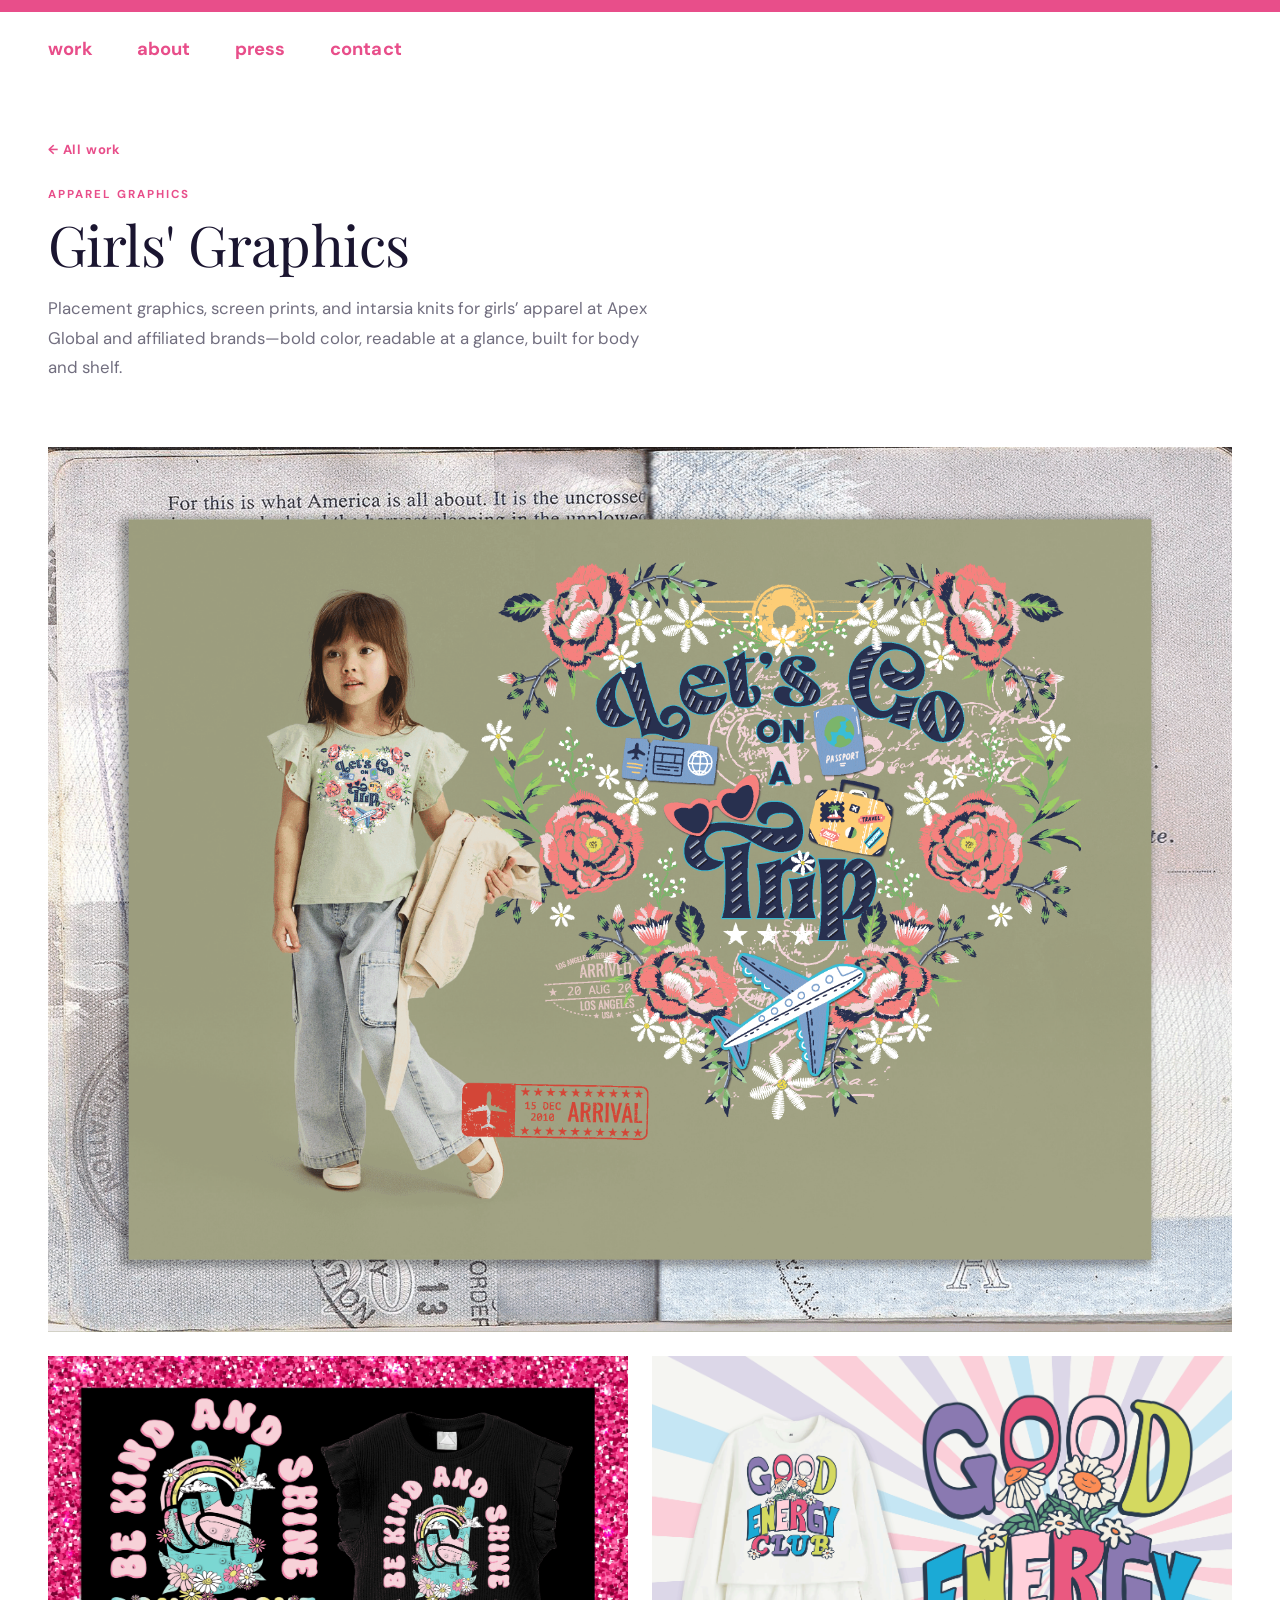
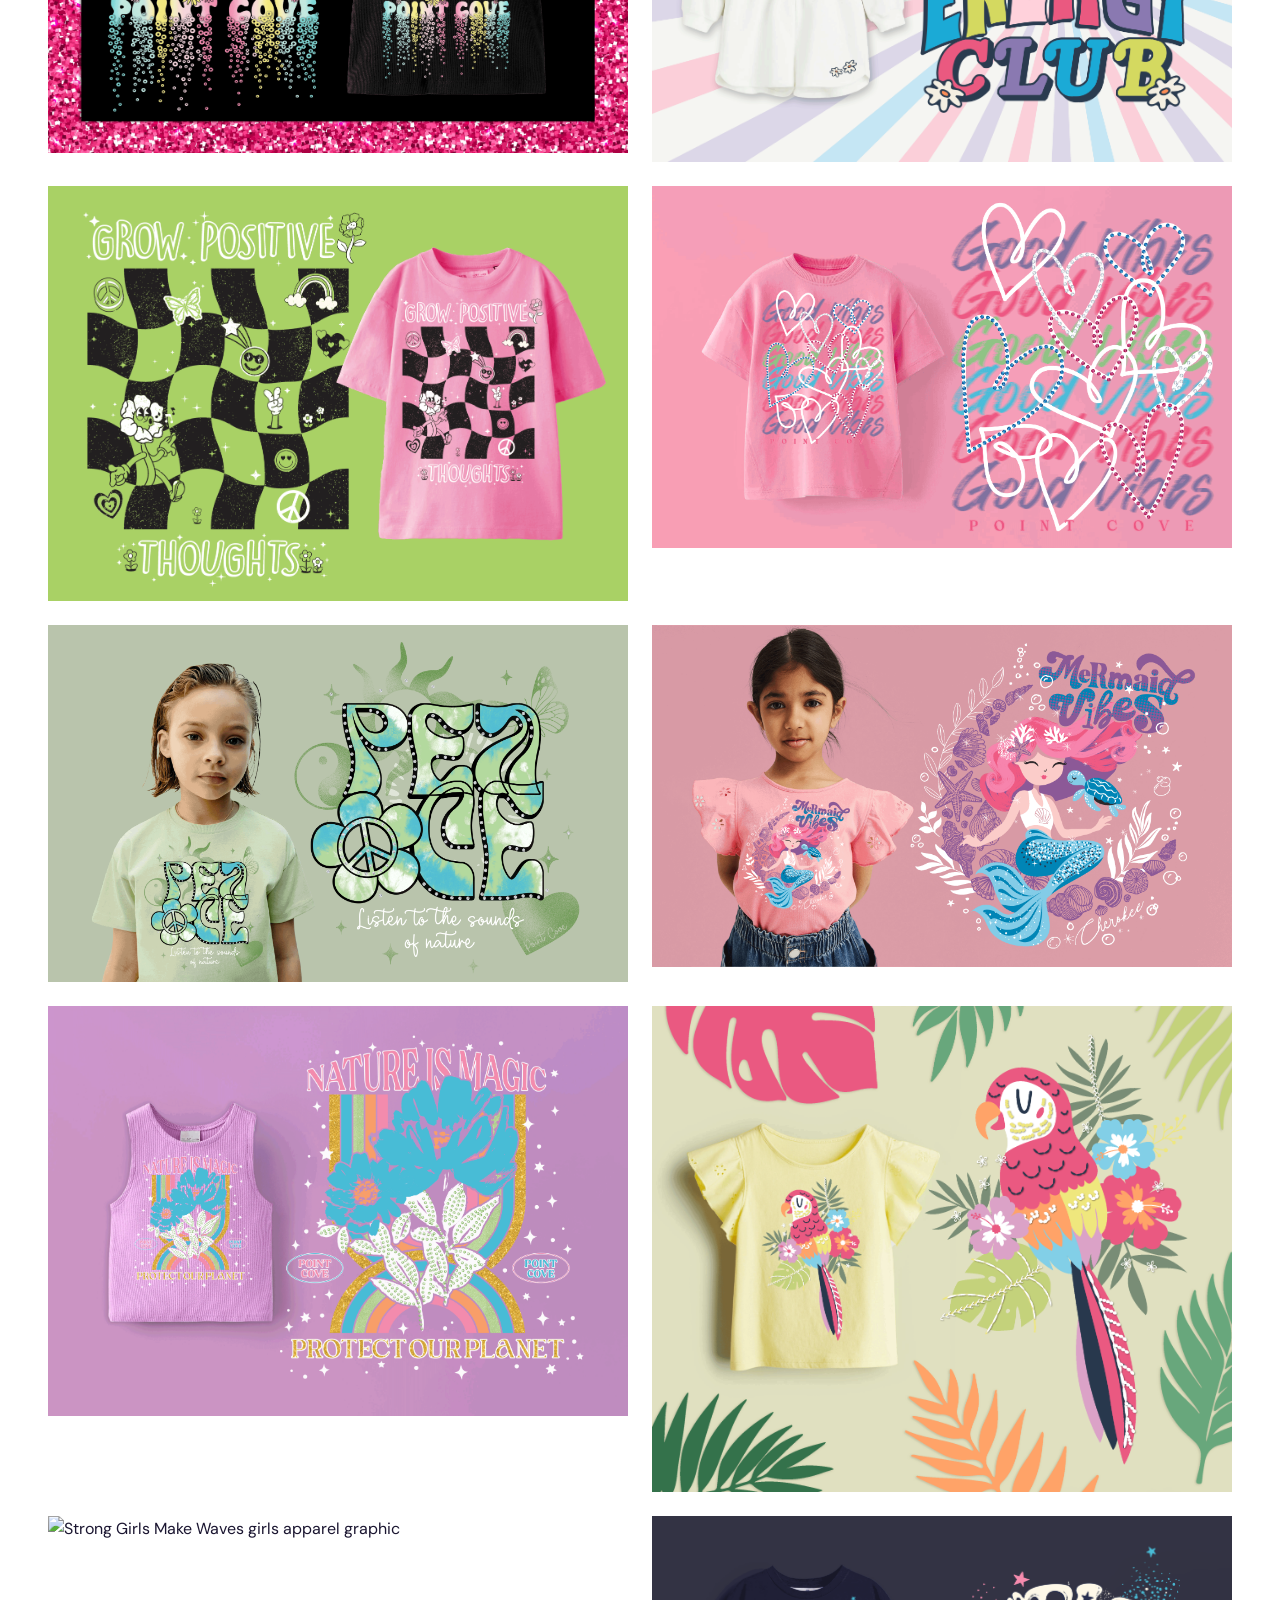
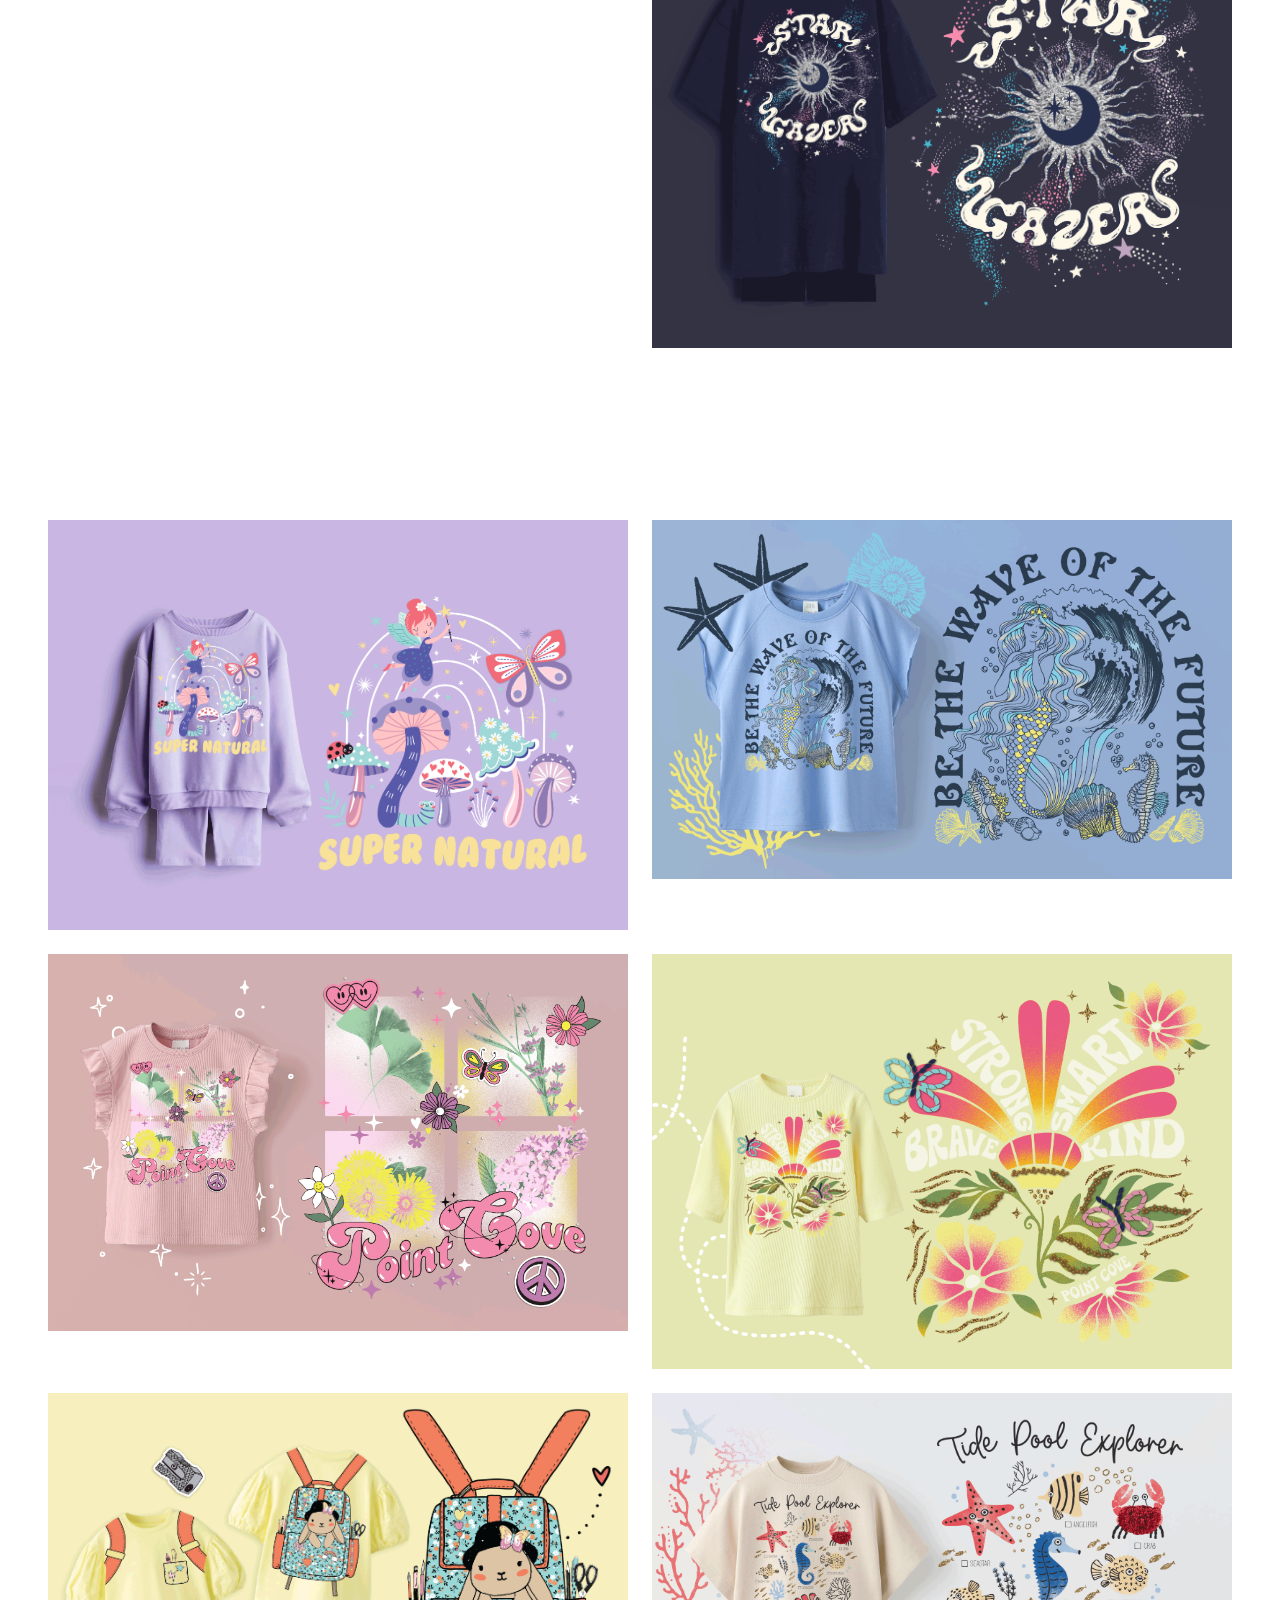
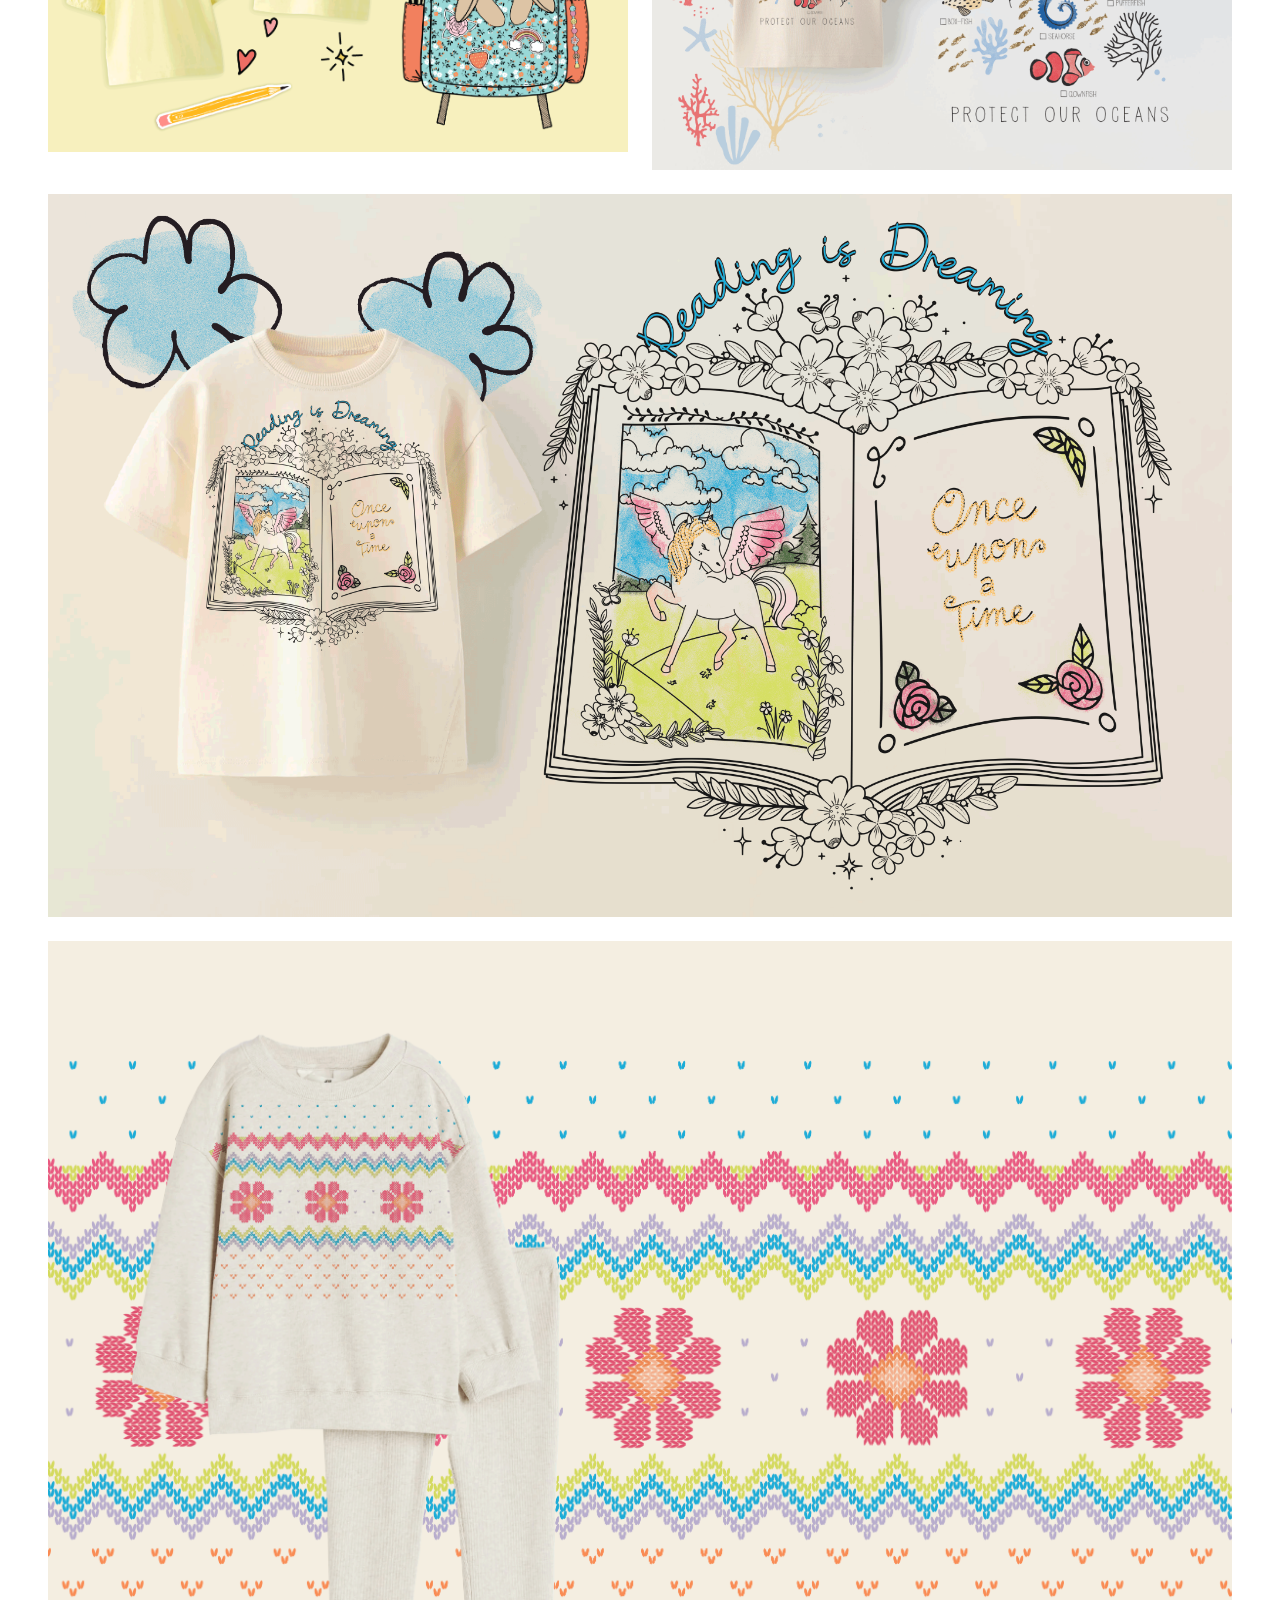
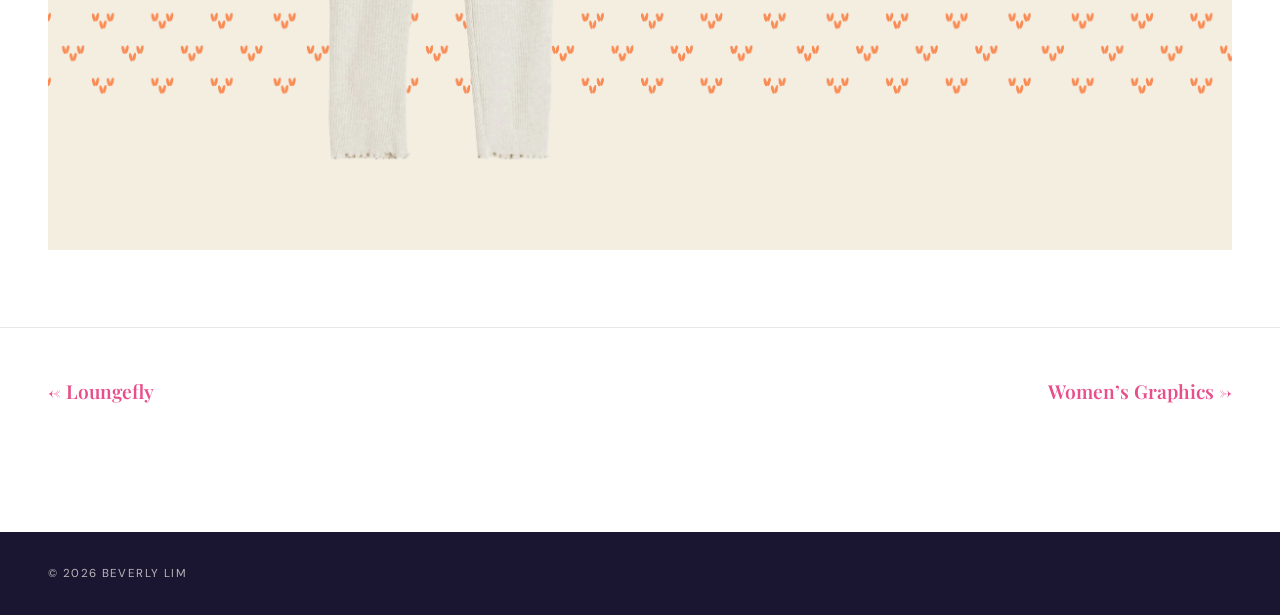
==== work/girls-graphics/index.html @ 702ef864 "Add custom editorial portfolio site with six work subpages. Replace Wix-linked work cards with local" ====
<!DOCTYPE html>
<html lang="en">
<head>
  <meta charset="UTF-8" />
  <meta name="viewport" content="width=device-width, initial-scale=1" />
  <title>Girls' Graphics &mdash; Beverly Lim</title>
  <meta name="description" content="Apparel graphics for girls' collections at Apex Global&mdash;placement prints, screen graphics, and intarsia knits for national retailers." />
  <link rel="preconnect" href="https://fonts.googleapis.com" />
  <link rel="preconnect" href="https://fonts.gstatic.com" crossorigin />
  <link href="https://fonts.googleapis.com/css2?family=Abril+Fatface&family=Cormorant+Garamond:ital,wght@0,300;0,400;0,500;1,400&family=DM+Sans:ital,opsz,wght@0,9..40,400;0,9..40,500;1,9..40,400&family=Playfair+Display:ital,wght@0,400;0,500;0,600;0,700;1,400&display=swap" rel="stylesheet" />
  <link rel="stylesheet" href="../../css/styles.css" />
</head>
<body class="project-page">

  <div class="checkered-border" aria-hidden="true"></div>

  <nav class="nav" aria-label="Main">
    <button class="nav-toggle" aria-label="Open menu" aria-expanded="false">
      <span></span><span></span><span></span>
    </button>
    <ul class="nav-links">
      <li><a href="../../index.html#work">work</a></li>
      <li><a href="../../index.html#about">about</a></li>
      <li><a href="../../index.html#press">press</a></li>
      <li><a href="../../index.html#contact">contact</a></li>
    </ul>
  </nav>

  <article class="project">
    <header class="project-header container">
      <a class="project-back" href="../../index.html#work">&larr; All work</a>
      <p class="project-cat">Apparel Graphics</p>
      <h1 class="project-title">Girls' Graphics</h1>
      <p class="project-intro">Placement graphics, screen prints, and intarsia knits for girls&rsquo; apparel at Apex Global and affiliated brands&mdash;bold color, readable at a glance, built for body and shelf.</p>
    </header>

    <div class="project-gallery container">
      <figure class="project-figure project-figure--wide">
        <img src="../../assets/work/girls-graphics/LETS-GO-ON-A-TRIP_V2_ANIMATION.gif" alt="Let's Go on a Trip girls apparel graphic" width="1200" height="1200" loading="eager" />
      </figure>

      <figure class="project-figure">
        <img src="../../assets/work/girls-graphics/BE-KIND-AND-SHINE-V2.gif" alt="Be Kind and Shine girls apparel graphic" width="1200" height="1200" loading="lazy" />
      </figure>
      <figure class="project-figure">
        <img src="../../assets/work/girls-graphics/GOOD-ENERGY-CLUB_V2_ANIMATION.gif" alt="Good Energy Club girls apparel graphic" width="1200" height="1200" loading="lazy" />
      </figure>

      <figure class="project-figure">
        <img src="../../assets/work/girls-graphics/GROW-POSITIVE_ANIMATION.gif" alt="Grow Positive girls apparel graphic" width="1200" height="1200" loading="lazy" />
      </figure>
      <figure class="project-figure">
        <img src="../../assets/work/girls-graphics/good-vibes.gif" alt="Good Vibes girls apparel graphic" width="1200" height="1200" loading="lazy" />
      </figure>

      <figure class="project-figure">
        <img src="../../assets/work/girls-graphics/LISTEN-TO-THE-SOUNDS-OF-NATURE_V2_ANIMATION.gif" alt="Listen to the Sounds of Nature girls apparel graphic" width="1200" height="1200" loading="lazy" />
      </figure>
      <figure class="project-figure">
        <img src="../../assets/work/girls-graphics/MERMAID-VIBES_V2_ANIMATION.gif" alt="Mermaid Vibes girls apparel graphic" width="1200" height="1200" loading="lazy" />
      </figure>

      <figure class="project-figure">
        <img src="../../assets/work/girls-graphics/NATURE-IS-MAGIC_V2_ANIMATION.gif" alt="Nature is Magic girls apparel graphic" width="1200" height="1200" loading="lazy" />
      </figure>
      <figure class="project-figure">
        <img src="../../assets/work/girls-graphics/PARROT_V2_ANIMATION.gif" alt="Parrot girls apparel graphic" width="1200" height="1200" loading="lazy" />
      </figure>

      <figure class="project-figure">
        <img src="../../assets/work/girls-graphics/STRONG-GIRLS-MAKE-WAVES_V2_ANIMATION.gif" alt="Strong Girls Make Waves girls apparel graphic" width="1200" height="1200" loading="lazy" />
      </figure>
      <figure class="project-figure">
        <img src="../../assets/work/girls-graphics/STAR-GAZERS_v2_ANIMATION.gif" alt="Star Gazers girls apparel graphic" width="1200" height="1200" loading="lazy" />
      </figure>

      <figure class="project-figure">
        <img src="../../assets/work/girls-graphics/SUPERNATURAL_V2_ANIMATION.gif" alt="Supernatural girls apparel graphic" width="1200" height="1200" loading="lazy" />
      </figure>
      <figure class="project-figure">
        <img src="../../assets/work/girls-graphics/WAVE-OF-THE-FUTURE_V2_ANIMATION.gif" alt="Wave of the Future girls apparel graphic" width="1200" height="1200" loading="lazy" />
      </figure>

      <figure class="project-figure">
        <img src="../../assets/work/girls-graphics/botanical-squares.gif" alt="Botanical squares girls apparel graphic" width="1200" height="1200" loading="lazy" />
      </figure>
      <figure class="project-figure">
        <img src="../../assets/work/girls-graphics/brave-strong-smart-kind.gif" alt="Brave Strong Smart Kind girls apparel graphic" width="1200" height="1200" loading="lazy" />
      </figure>

      <figure class="project-figure">
        <img src="../../assets/work/girls-graphics/bunny-backpack.gif" alt="Bunny backpack girls apparel graphic" width="1200" height="1200" loading="lazy" />
      </figure>
      <figure class="project-figure">
        <img src="../../assets/work/girls-graphics/tide-pool-explorer.gif" alt="Tide Pool Explorer girls apparel graphic" width="1200" height="1200" loading="lazy" />
      </figure>

      <figure class="project-figure project-figure--wide">
        <img src="../../assets/work/girls-graphics/reading-is-dreaming.gif" alt="Reading is Dreaming girls apparel graphic" width="1200" height="1200" loading="lazy" />
      </figure>

      <figure class="project-figure project-figure--wide">
        <img src="../../assets/work/girls-graphics/flower-intarsia.gif" alt="Flower intarsia knit graphic for girls apparel" width="1200" height="1200" loading="lazy" />
      </figure>
    </div>

    <nav class="project-nav container" aria-label="Project navigation">
      <a class="project-nav-link" href="../loungefly/">&larr; Loungefly</a>
      <a class="project-nav-link project-nav-link--next" href="../womens-graphics/">Women&rsquo;s Graphics &rarr;</a>
    </nav>
  </article>

  <footer class="footer">
    <span>&copy; <span id="year"></span> Beverly Lim</span>
  </footer>

  <script src="../../js/main.js"></script>
</body>
</html>
---- css/styles.css ----
/* Beverly Lim ? Editorial Portfolio */

:root {
  --cream: #faf6f0;
  --fuchsia: #e84e8a;
  --rose: #c0547a;
  --navy: #1a1530;
  --navy-soft: #2a2348;
  --ink: #1a1530;
  --muted: rgba(26, 21, 48, 0.62);
  --muted-on-navy: rgba(250, 246, 240, 0.72);
  --font-serif: "Playfair Display", Georgia, serif;
  --font-sub: "Cormorant Garamond", Georgia, serif;
  --font-body: "DM Sans", system-ui, sans-serif;
  --font-display: "Abril Fatface", Georgia, serif;
  --ease: cubic-bezier(0.22, 1, 0.36, 1);
}

*,
*::before,
*::after {
  box-sizing: border-box;
  margin: 0;
  padding: 0;
}

html {
  scroll-behavior: smooth;
}

body {
  background: var(--cream);
  color: var(--ink);
  font-family: var(--font-body);
  font-weight: 400;
  font-size: 16px;
  line-height: 1.65;
  overflow-x: hidden;
  -webkit-font-smoothing: antialiased;
}

img {
  display: block;
  max-width: 100%;
}

a {
  color: inherit;
  text-decoration: none;
}

button {
  font: inherit;
  border: none;
  background: none;
  cursor: pointer;
}

/* ?? Checkered border ?? */

.checkered-border {
  height: 12px;
  width: 100%;
  background-color: var(--cream);
  background-image:
    linear-gradient(90deg, var(--fuchsia) 50%, transparent 50%),
    linear-gradient(90deg, var(--fuchsia) 50%, transparent 50%),
    linear-gradient(0deg, var(--fuchsia) 50%, transparent 50%),
    linear-gradient(0deg, var(--fuchsia) 50%, transparent 50%);
  background-size: 14px 14px;
  background-position: 0 0, 7px 7px, 7px 0, 0 7px;
}

/* ?? Nav ?? */

.nav {
  display: flex;
  align-items: center;
  justify-content: flex-start;
  padding: 1.35rem clamp(1.25rem, 4vw, 3rem) 1rem;
  background: var(--cream);
}

.nav-links {
  display: flex;
  flex-wrap: wrap;
  gap: clamp(1.25rem, 3.5vw, 2.75rem);
  list-style: none;
}

.nav-links a {
  font-size: clamp(0.95rem, 1.8vw, 1.15rem);
  font-weight: 700;
  letter-spacing: 0.01em;
  color: var(--fuchsia);
  transition: color 0.25s var(--ease);
}

.nav-links a:hover,
.nav-links a:focus-visible {
  color: var(--navy);
}

.nav-toggle {
  display: none;
  width: 28px;
  height: 20px;
  flex-direction: column;
  justify-content: space-between;
}

.nav-toggle span {
  display: block;
  height: 2px;
  background: var(--navy);
  transition: transform 0.3s var(--ease), opacity 0.3s;
}

/* ?? Hero ?? */

.hero {
  padding: 0 clamp(0.75rem, 2vw, 1.25rem) clamp(1.5rem, 4vw, 2.5rem);
}

.hero-visual {
  position: relative;
  width: 100%;
  margin-inline: auto;
  padding-bottom: clamp(2.25rem, 7.5vw, 4.75rem);
}

.hero-image-wrap {
  position: relative;
  width: min(86%, 960px);
  margin-inline: auto;
  aspect-ratio: 2.35 / 1;
  overflow: visible;
}

.hero-image-clip {
  position: absolute;
  inset: 0;
  border-radius: 999px;
  overflow: hidden;
  background: rgba(232, 78, 138, 0.08);
}

.hero-image-clip img {
  width: 100%;
  height: 100%;
  object-fit: cover;
  object-position: center calc(59% + 44px);
  transform: scale(1.2);
  transform-origin: center center;
}

.hero-name {
  --text-overlap: 27%;
  position: absolute;
  left: 50%;
  bottom: 0;
  transform: translate(-50%, calc(100% - var(--text-overlap)));
  font-family: var(--font-display);
  font-size: clamp(2.8rem, 11vw, 6.5rem);
  font-weight: 400;
  font-style: italic;
  line-height: 0.92;
  letter-spacing: 0.02em;
  color: var(--fuchsia);
  text-shadow: 0 3px 0 rgba(26, 21, 48, 0.12);
  white-space: nowrap;
  pointer-events: none;
  z-index: 2;
}

/* ?? Marquee ?? */

.marquee {
  background: var(--navy);
  overflow: hidden;
  padding: 0.85rem 0;
  border-block: 1px solid rgba(250, 246, 240, 0.08);
}

.marquee-track {
  display: flex;
  width: max-content;
  animation: marquee 48s linear infinite;
}

.marquee-track:hover {
  animation-play-state: paused;
}

.marquee-content {
  display: flex;
  align-items: center;
  gap: 2.5rem;
  padding-right: 2.5rem;
  white-space: nowrap;
}

.marquee-item {
  font-size: 0.72rem;
  font-weight: 500;
  letter-spacing: 0.22em;
  text-transform: uppercase;
  color: var(--cream);
}

.marquee-dot {
  width: 6px;
  height: 6px;
  border-radius: 2px;
  background: var(--fuchsia);
  flex-shrink: 0;
}

@keyframes marquee {
  from {
    transform: translateX(0);
  }
  to {
    transform: translateX(-50%);
  }
}

/* ?? Section shared ?? */

.section-label {
  font-size: 0.68rem;
  font-weight: 500;
  letter-spacing: 0.28em;
  text-transform: uppercase;
  color: var(--rose);
  margin-bottom: 0.75rem;
}

.section-label--light {
  color: var(--fuchsia);
}

.section-title {
  font-family: var(--font-serif);
  font-size: clamp(2rem, 4.5vw, 3.25rem);
  font-weight: 400;
  line-height: 1.12;
  letter-spacing: -0.01em;
}

.section-title em {
  font-style: italic;
  color: var(--fuchsia);
}

.section-title--display {
  font-family: var(--font-body);
  font-size: clamp(2.8rem, 7vw, 4.5rem);
  font-weight: 900;
  font-style: italic;
  color: var(--fuchsia);
  letter-spacing: -0.01em;
  text-transform: lowercase;
}

.section-title--light {
  color: var(--cream);
}

.section-title--light em {
  color: var(--fuchsia);
}

.container {
  padding-inline: clamp(1.25rem, 4vw, 3rem);
}

/* ?? Work ?? */

.work {
  position: relative;
  z-index: 1;
  overflow: visible;
  padding-block: clamp(3rem, 6vw, 5rem);
}

.work-header {
  margin-bottom: clamp(2.5rem, 5vw, 4rem);
  max-width: 640px;
}

.work-list {
  display: flex;
  flex-direction: column;
  gap: clamp(2.5rem, 5vw, 4rem);
  padding-inline: clamp(1.25rem, 4vw, 3rem);
}

.work-card {
  display: flex;
  align-items: center;
  gap: clamp(1.25rem, 3vw, 2.5rem);
  max-width: 920px;
}

.work-card--left {
  align-self: flex-start;
}

.work-card--right {
  align-self: flex-end;
  flex-direction: row-reverse;
  margin-top: clamp(1rem, 3vw, 2rem);
  text-align: right;
}

.work-card-body {
  display: flex;
  flex-direction: column;
  gap: 0.5rem;
  flex: 1;
  min-width: 0;
  max-width: 36rem;
}

.work-card-circle {
  flex-shrink: 0;
  height: clamp(200px, 28vw, 300px);
  width: clamp(300px, 52vw, 480px);
  overflow: hidden;
  background: rgba(26, 21, 48, 0.04);
  box-shadow:
    0 6px 20px rgba(26, 21, 48, 0.12),
    0 20px 52px rgba(26, 21, 48, 0.2);
}

.work-card--left .work-card-circle {
  margin-left: calc(-1 * clamp(1.25rem, 4vw, 3rem));
  border-radius: 0 999px 999px 0;
}

.work-card--right .work-card-circle {
  margin-right: calc(-1 * clamp(1.25rem, 4vw, 3rem));
  border-radius: 999px 0 0 999px;
}

.work-card-circle img {
  width: 100%;
  height: 100%;
  object-fit: cover;
  transition: transform 0.7s var(--ease);
}

.work-card:hover .work-card-circle img,
.work-card:focus-within .work-card-circle img {
  transform: scale(1.05);
}

.work-card-desc {
  margin-top: 0.5rem;
  font-size: 0.95rem;
  line-height: 1.75;
  color: var(--muted);
}

.work-card-cat {
  font-size: 0.72rem;
  font-weight: 700;
  letter-spacing: 0.18em;
  text-transform: uppercase;
  color: var(--fuchsia);
}

.work-card-title {
  font-family: var(--font-sub);
  font-size: clamp(1.35rem, 2.5vw, 1.75rem);
  font-weight: 400;
  line-height: 1.25;
  transition: color 0.25s var(--ease);
}

.work-card:hover .work-card-title,
.work-card:focus-within .work-card-title {
  color: var(--fuchsia);
}

.work-card--inactive {
  cursor: default;
}

.work-card--inactive:hover .work-card-circle img,
.work-card--inactive:focus-within .work-card-circle img {
  transform: none;
}

.work-card--inactive:hover .work-card-title,
.work-card--inactive:focus-within .work-card-title {
  color: inherit;
}

/* ?? About ?? */

.about {
  position: relative;
  z-index: 2;
  background: var(--navy);
  color: var(--cream);
  overflow: hidden;
  padding-block: clamp(4.5rem, 9vw, 7rem);
}

.about-inner {
  display: grid;
  grid-template-columns: minmax(0, auto) minmax(0, 1.25fr) minmax(220px, 0.95fr);
  gap: clamp(2rem, 4vw, 3.5rem);
  align-items: start;
}

.about-portrait {
  width: clamp(300px, 38vw, 440px);
  aspect-ratio: 1;
  margin-left: calc(-1 * clamp(1.25rem, 4vw, 3rem) - clamp(52px, 11vw, 88px));
  flex-shrink: 0;
  overflow: hidden;
  border-radius: 50%;
  border: 5px solid var(--fuchsia);
  background-color: #c8b9a8;
  background-image: url('../assets/portrait.jpg');
  background-repeat: no-repeat;
  background-position: calc(50% + 30px) 28%;
  background-size: 88%;
}

.about-portrait img {
  width: 100%;
  height: 100%;
  opacity: 0;
}

.about-label {
  color: var(--cream);
  margin-bottom: 1rem;
}

.about-title {
  margin-bottom: 1.5rem;
  font-size: clamp(2.1rem, 4.6vw, 3.4rem);
  line-height: 1.08;
}

.about-title-accent {
  font-family: var(--font-display);
  font-style: italic;
  font-weight: 400;
  color: var(--fuchsia);
}

.about-copy > p:not(.section-label):not(.about-label) {
  color: rgba(250, 246, 240, 0.9);
  font-size: 1.02rem;
  line-height: 1.8;
  margin-bottom: 1.25rem;
}

.about-copy > p:not(.section-label):not(.about-label):last-child {
  margin-bottom: 0;
}

.about-credentials {
  list-style: none;
  display: flex;
  flex-direction: column;
  gap: 0;
  align-self: center;
}

.about-credentials li {
  padding-block: 1.35rem;
  border-bottom: 1px solid rgba(250, 246, 240, 0.14);
}

.about-credentials li:first-child {
  padding-top: 0;
}

.about-credentials strong {
  display: block;
  font-family: var(--font-serif);
  font-size: clamp(0.98rem, 1.5vw, 1.2rem);
  font-weight: 700;
  margin-bottom: 0.35rem;
  color: var(--fuchsia);
}

.about-credentials span {
  font-size: 0.92rem;
  line-height: 1.55;
  color: var(--muted-on-navy);
}

/* ?? Press ?? */

.press {
  padding-block: clamp(4rem, 8vw, 6.5rem);
}

.press-header {
  margin-bottom: clamp(2.5rem, 5vw, 3.5rem);
  max-width: 560px;
}

.press-intro {
  margin-top: 1rem;
  color: var(--muted);
}

.press-list {
  list-style: none;
  display: grid;
  gap: 0;
  border-top: 1px solid rgba(26, 21, 48, 0.1);
}

.press-item {
  display: grid;
  grid-template-columns: 120px 1fr;
  gap: clamp(1rem, 3vw, 2rem);
  padding-block: 1.75rem;
  border-bottom: 1px solid rgba(26, 21, 48, 0.1);
  align-items: baseline;
  transition: background 0.3s var(--ease);
}

.press-item:hover {
  background: rgba(232, 78, 138, 0.04);
}

.press-year {
  font-family: var(--font-sub);
  font-size: 1.35rem;
  font-weight: 300;
  color: var(--rose);
}

.press-title {
  font-family: var(--font-sub);
  font-size: clamp(1.2rem, 2vw, 1.5rem);
  font-weight: 500;
  margin-bottom: 0.35rem;
}

.press-desc {
  font-size: 0.95rem;
  color: var(--muted);
}

/* ?? Contact ?? */

.contact {
  padding-block: clamp(4rem, 8vw, 6.5rem);
  background: var(--cream);
  border-top: 1px solid rgba(26, 21, 48, 0.08);
}

.contact-inner {
  display: grid;
  grid-template-columns: 1fr 1fr;
  gap: clamp(2rem, 5vw, 4rem);
  align-items: end;
}

.contact-note {
  color: var(--muted);
  margin-top: 1.25rem;
  max-width: 42ch;
  line-height: 1.75;
}

.contact-email {
  display: inline-block;
  font-family: var(--font-serif);
  font-size: clamp(1.5rem, 3vw, 2.25rem);
  font-style: italic;
  color: var(--fuchsia);
  border-bottom: 2px solid rgba(232, 78, 138, 0.3);
  padding-bottom: 4px;
  transition: border-color 0.25s var(--ease);
}

.contact-email:hover,
.contact-email:focus-visible {
  border-color: var(--fuchsia);
}

.contact-location {
  font-size: 0.75rem;
  letter-spacing: 0.2em;
  text-transform: uppercase;
  color: var(--muted);
  text-align: right;
}

/* ?? Footer ?? */

.footer {
  background: var(--navy);
  color: var(--muted-on-navy);
  padding: 2rem clamp(1.25rem, 4vw, 3rem);
  display: flex;
  flex-wrap: wrap;
  justify-content: space-between;
  align-items: center;
  gap: 1rem;
  font-size: 0.72rem;
  letter-spacing: 0.12em;
  text-transform: uppercase;
}

.footer a {
  color: var(--cream);
  transition: color 0.25s var(--ease);
}

.footer a:hover,
.footer a:focus-visible {
  color: var(--fuchsia);
}

/* ?? Project pages ?? */

body.project-page {
  background: #fff;
}

body.project-page .nav {
  background: #fff;
}

.project {
  padding-bottom: clamp(3rem, 6vw, 5rem);
  background: #fff;
}

.project-header {
  padding-block: clamp(2rem, 5vw, 3.5rem) clamp(2.5rem, 5vw, 4rem);
  max-width: 720px;
}

.project-back {
  display: inline-block;
  margin-bottom: 1.5rem;
  font-size: 0.82rem;
  font-weight: 700;
  letter-spacing: 0.06em;
  color: var(--fuchsia);
  transition: color 0.25s var(--ease);
}

.project-back:hover,
.project-back:focus-visible {
  color: var(--navy);
}

.project-cat {
  font-size: 0.72rem;
  font-weight: 700;
  letter-spacing: 0.18em;
  text-transform: uppercase;
  color: var(--fuchsia);
  margin-bottom: 0.65rem;
}

.project-title {
  font-family: var(--font-serif);
  font-size: clamp(2.25rem, 5vw, 3.5rem);
  font-weight: 400;
  line-height: 1.08;
  letter-spacing: -0.01em;
  margin-bottom: 1.25rem;
}

.project-intro {
  font-size: 1.05rem;
  line-height: 1.75;
  color: var(--muted);
  max-width: 38rem;
}

.project-gallery {
  display: grid;
  grid-template-columns: repeat(2, minmax(0, 1fr));
  gap: clamp(1rem, 2vw, 1.5rem);
  padding-bottom: clamp(3rem, 6vw, 5rem);
}

.project-figure {
  margin: 0;
  overflow: hidden;
  background: #fff;
}

.project-figure--wide {
  grid-column: 1 / -1;
}

.project-figure img {
  width: 100%;
  height: auto;
}

.project-figure--apparel img {
  aspect-ratio: 4 / 5;
  object-fit: cover;
}

.project-nav {
  display: flex;
  justify-content: space-between;
  align-items: center;
  gap: 1.5rem;
  padding-block: clamp(2rem, 4vw, 3rem);
  border-top: 1px solid rgba(26, 21, 48, 0.1);
}

.project-nav-link {
  font-family: var(--font-serif);
  font-size: clamp(1rem, 1.8vw, 1.2rem);
  font-weight: 600;
  color: var(--fuchsia);
  transition: color 0.25s var(--ease);
}

.project-nav-link:hover,
.project-nav-link:focus-visible {
  color: var(--navy);
}

.project-nav-link--next {
  text-align: right;
}

.project-body {
  display: flex;
  flex-direction: column;
  gap: clamp(3rem, 6vw, 5rem);
  padding-bottom: clamp(3rem, 6vw, 5rem);
}

.project-section {
  display: flex;
  flex-direction: column;
  gap: clamp(1.5rem, 3vw, 2.25rem);
}

.project-section-copy {
  max-width: 42rem;
}

.project-section-title {
  font-family: var(--font-serif);
  font-size: clamp(1.45rem, 3vw, 2rem);
  font-weight: 600;
  line-height: 1.2;
  letter-spacing: -0.01em;
  margin-bottom: 1rem;
}

.project-section-text {
  font-size: 1.02rem;
  line-height: 1.75;
  color: var(--muted);
}

.project-section-text p + p {
  margin-top: 1rem;
}

.project-section-list {
  list-style: none;
  margin-top: 1.25rem;
  display: grid;
  gap: 0.85rem;
}

.project-section-list li {
  padding-left: 1.1rem;
  position: relative;
  font-size: 0.98rem;
  line-height: 1.65;
  color: var(--muted);
}

.project-section-list li::before {
  content: "";
  position: absolute;
  left: 0;
  top: 0.62em;
  width: 0.35rem;
  height: 0.35rem;
  border-radius: 50%;
  background: var(--fuchsia);
}

.project-section-list strong {
  display: block;
  color: var(--navy);
  font-weight: 600;
}

.project-hero {
  margin-bottom: clamp(0.5rem, 2vw, 1rem);
}

.project-section .project-gallery {
  padding-bottom: 0;
}

/* ?? Mobile nav ?? */

@media (max-width: 768px) {
  .nav {
    justify-content: space-between;
  }

  .hero-name {
    font-size: clamp(2rem, 14vw, 3.25rem);
    --text-overlap: 27%;
    transform: translate(-50%, calc(100% - var(--text-overlap)));
  }

  .nav-toggle {
    display: flex;
  }

  .nav-links {
    position: fixed;
    inset: 0 0 auto 0;
    top: 57px;
    flex-direction: column;
    background: var(--cream);
    padding: 2rem;
    gap: 1.5rem;
    transform: translateY(-120%);
    opacity: 0;
    pointer-events: none;
    transition: transform 0.4s var(--ease), opacity 0.4s;
    border-bottom: 1px solid rgba(26, 21, 48, 0.08);
  }

  .nav-links.is-open {
    transform: translateY(0);
    opacity: 1;
    pointer-events: auto;
  }

  .nav-toggle.is-open span:nth-child(1) {
    transform: translateY(9px) rotate(45deg);
  }

  .nav-toggle.is-open span:nth-child(2) {
    opacity: 0;
  }

  .nav-toggle.is-open span:nth-child(3) {
    transform: translateY(-9px) rotate(-45deg);
  }

  .work-card {
    flex-direction: column;
    align-items: flex-start;
    max-width: 100%;
  }

  .work-card--right {
    flex-direction: column;
    align-items: flex-end;
    align-self: flex-end;
    text-align: right;
    margin-top: 0;
  }

  .work-card-circle {
    height: clamp(180px, 40vw, 260px);
    width: clamp(260px, 78vw, 380px);
  }

  .work-card--left .work-card-circle {
    margin-left: calc(-1 * clamp(1.25rem, 4vw, 3rem));
    margin-right: 0;
  }

  .work-card--right .work-card-circle {
    margin-left: 0;
    margin-right: calc(-1 * clamp(1.25rem, 4vw, 3rem));
  }

  .work-card-body {
    max-width: 100%;
  }

  .about-inner {
    grid-template-columns: 1fr;
    gap: 2rem;
  }

  .about-portrait {
    width: min(72vw, 320px);
    margin-left: calc(-1 * clamp(1.25rem, 4vw, 3rem) - clamp(40px, 12vw, 72px));
    margin-bottom: 0.25rem;
  }

  .about-credentials {
    align-self: start;
  }

  .press-item {
    grid-template-columns: 1fr;
    gap: 0.35rem;
  }

  .contact-inner {
    grid-template-columns: 1fr;
  }

  .contact-location {
    text-align: left;
  }

  .project-gallery {
    grid-template-columns: 1fr;
  }

  .project-nav {
    flex-direction: column;
    align-items: flex-start;
  }

  .project-nav-link--next {
    text-align: left;
  }
}

@media (prefers-reduced-motion: reduce) {
  html {
    scroll-behavior: auto;
  }

  .marquee-track {
    animation: none;
  }

  .work-card-circle img {
    transition: none;
  }
}
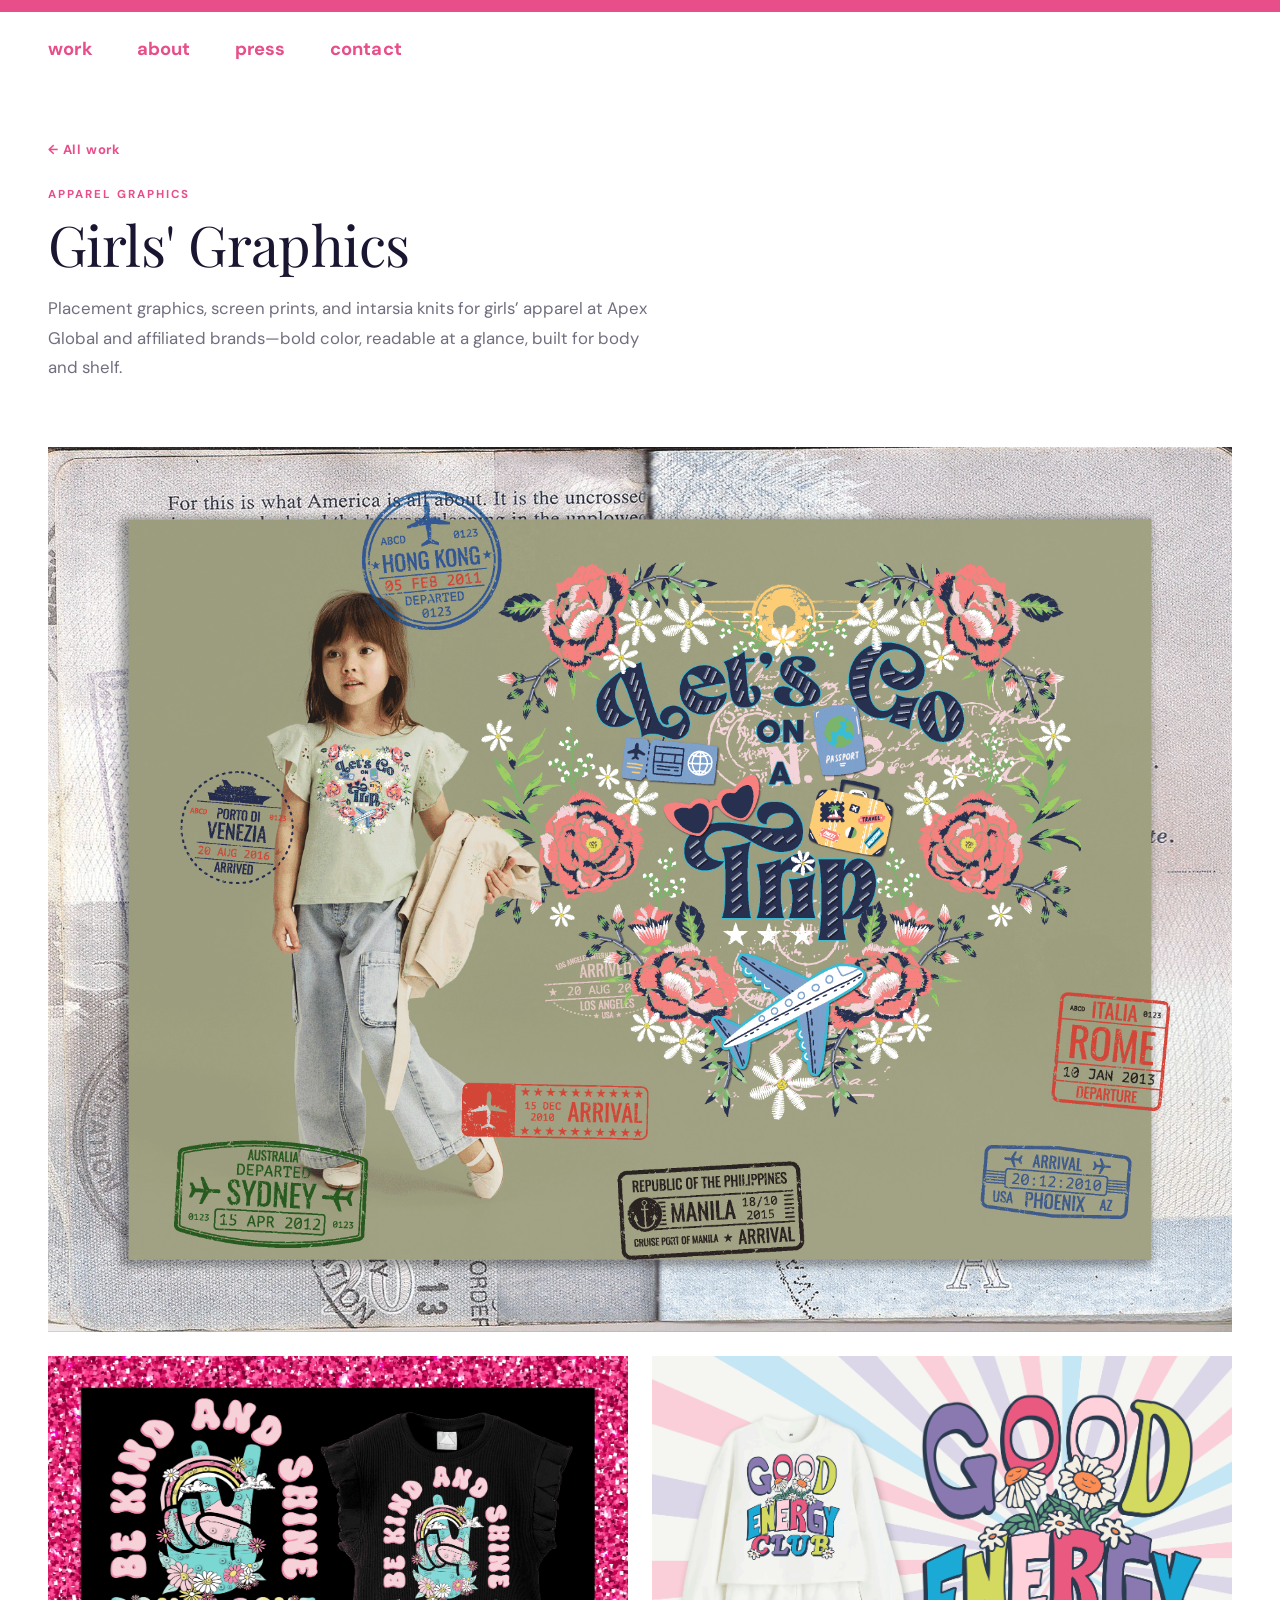
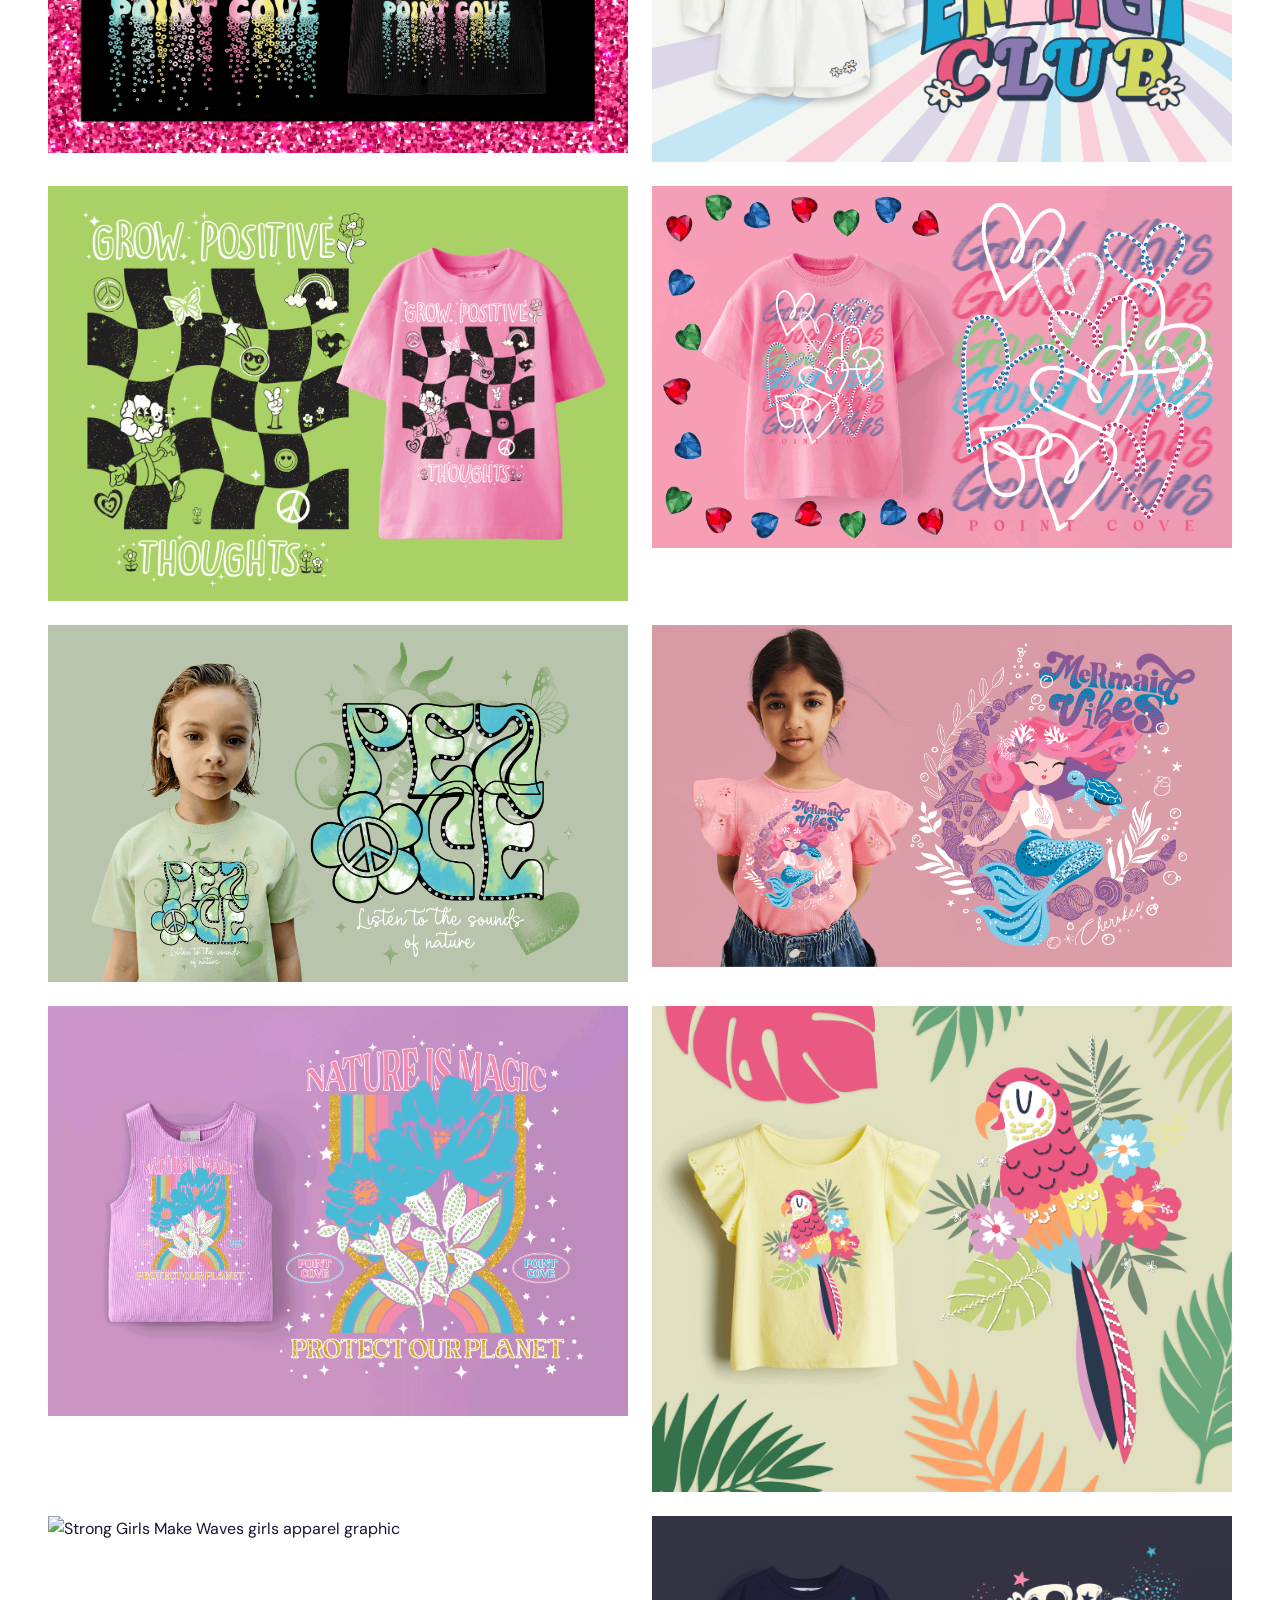
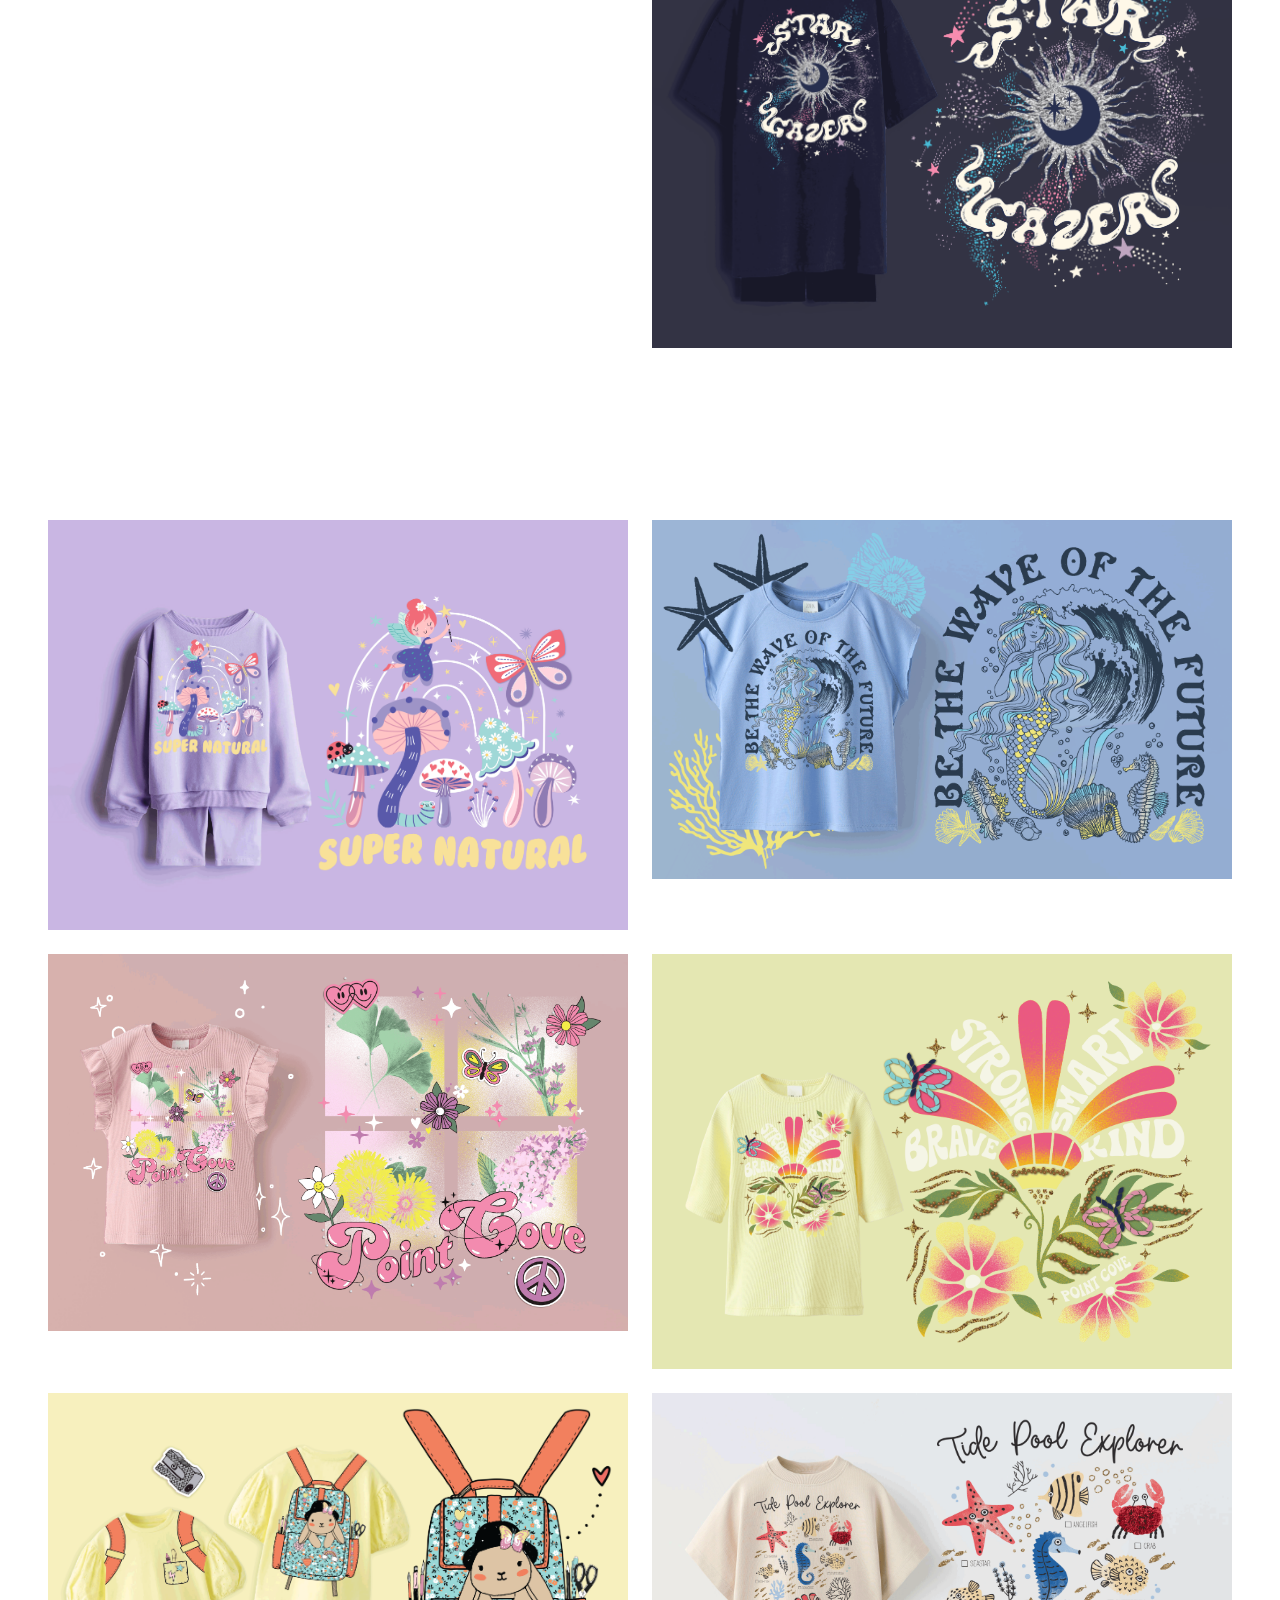
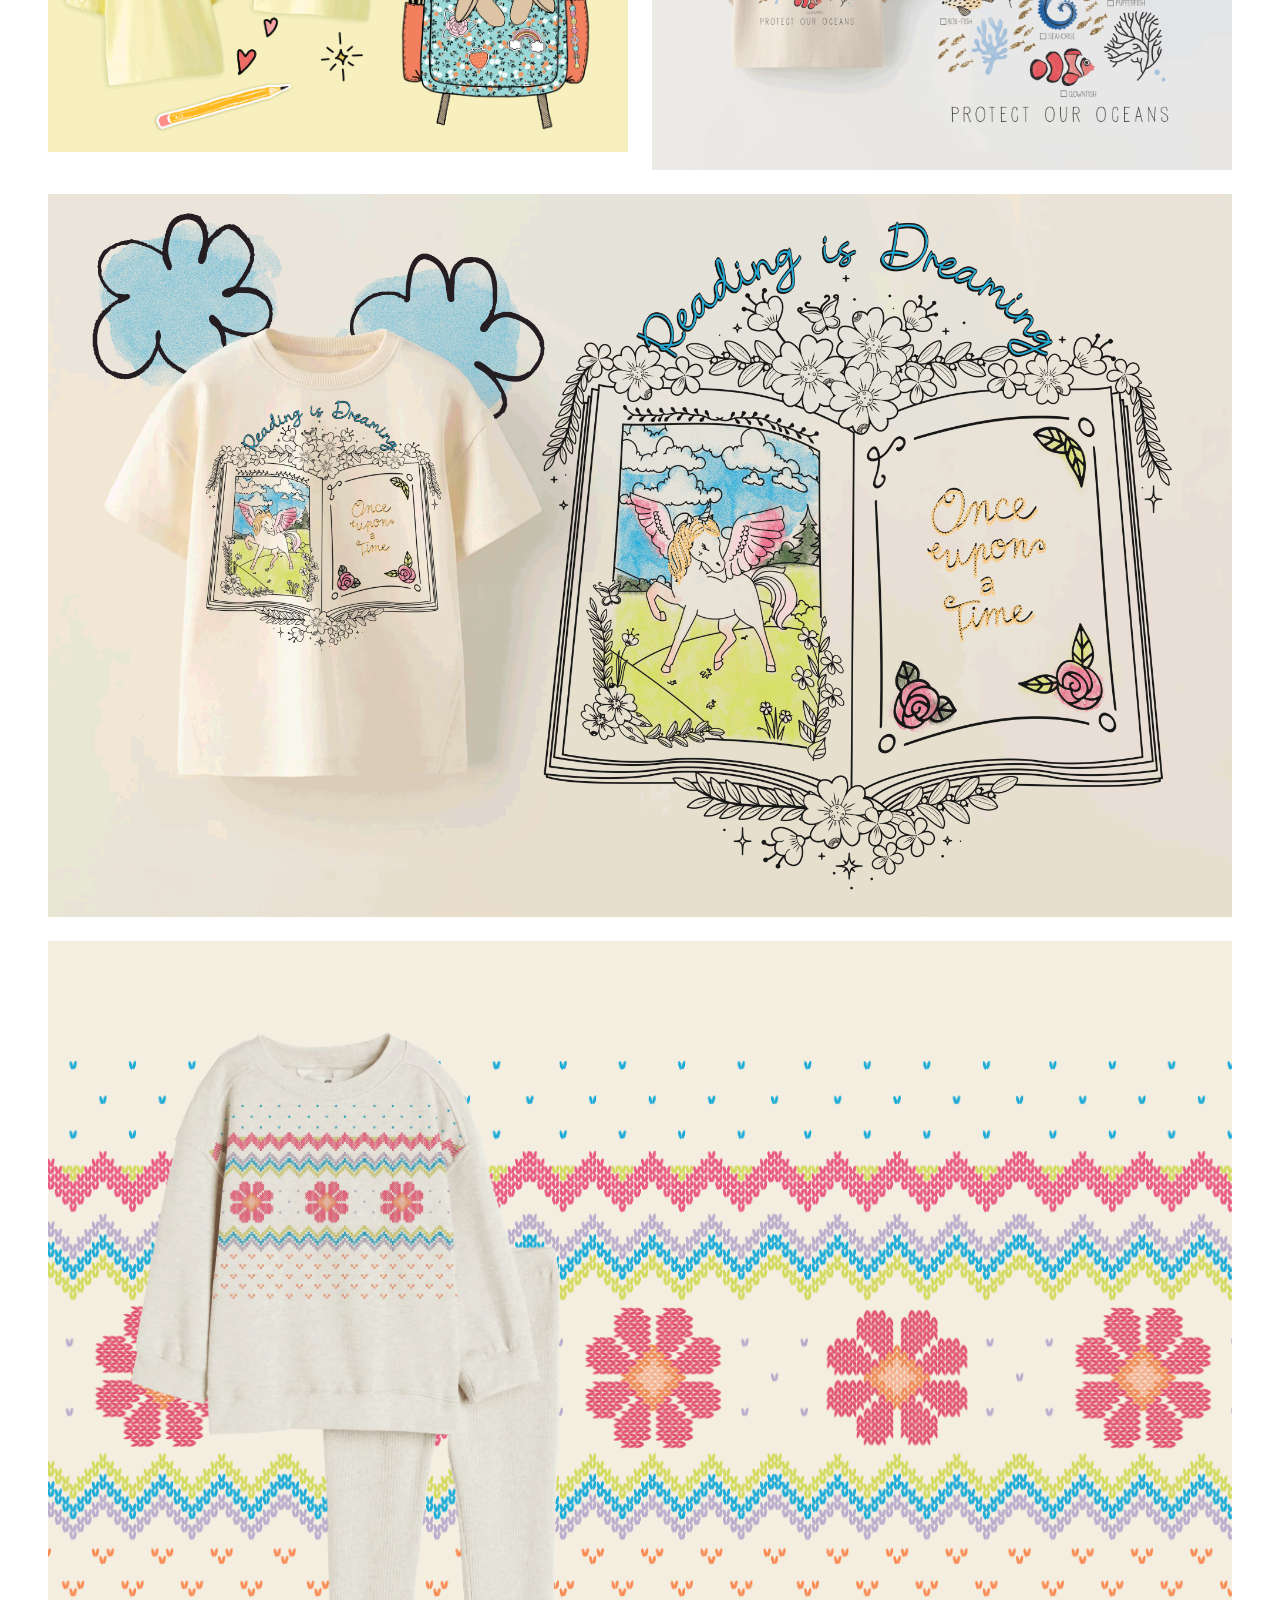
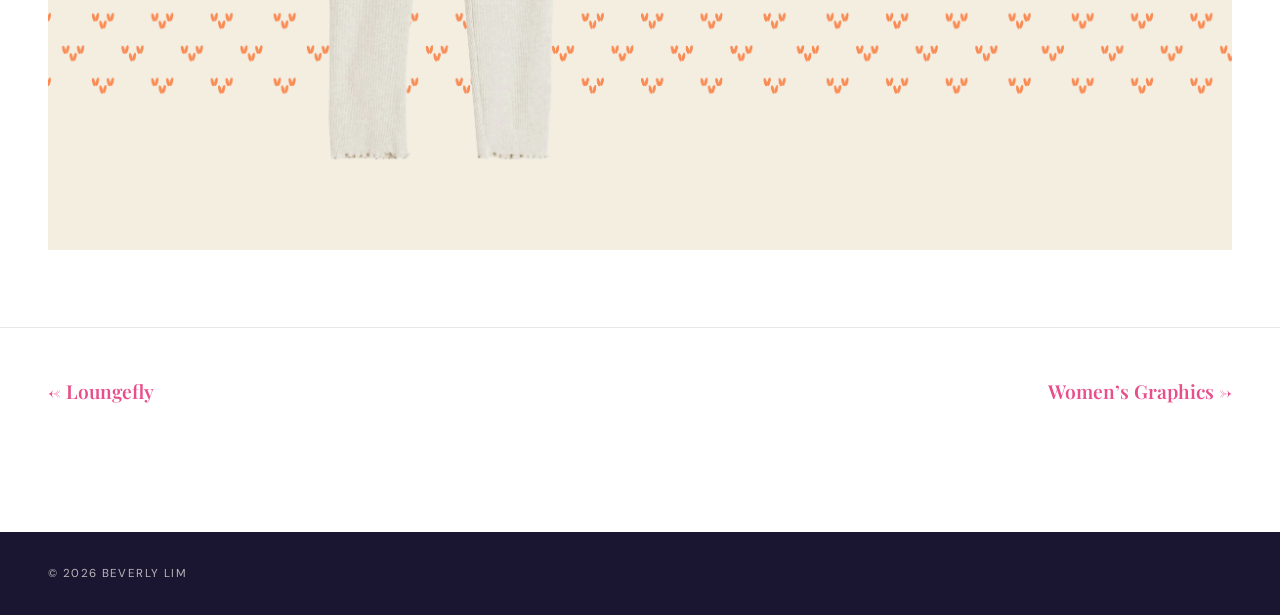
==== commit 005f52ff: "Add Loungefly product images, update README, normalize line endings - Add LOUNGEFLY PINS 07-14 to pr" ====
--- a/work/girls-graphics/index.html
+++ b/work/girls-graphics/index.html
@@ -1,119 +1,119 @@
-<!DOCTYPE html>
-<html lang="en">
-<head>
-  <meta charset="UTF-8" />
-  <meta name="viewport" content="width=device-width, initial-scale=1" />
-  <title>Girls' Graphics &mdash; Beverly Lim</title>
-  <meta name="description" content="Apparel graphics for girls' collections at Apex Global&mdash;placement prints, screen graphics, and intarsia knits for national retailers." />
-  <link rel="preconnect" href="https://fonts.googleapis.com" />
-  <link rel="preconnect" href="https://fonts.gstatic.com" crossorigin />
-  <link href="https://fonts.googleapis.com/css2?family=Abril+Fatface&family=Cormorant+Garamond:ital,wght@0,300;0,400;0,500;1,400&family=DM+Sans:ital,opsz,wght@0,9..40,400;0,9..40,500;1,9..40,400&family=Playfair+Display:ital,wght@0,400;0,500;0,600;0,700;1,400&display=swap" rel="stylesheet" />
-  <link rel="stylesheet" href="../../css/styles.css" />
-</head>
-<body class="project-page">
-
-  <div class="checkered-border" aria-hidden="true"></div>
-
-  <nav class="nav" aria-label="Main">
-    <button class="nav-toggle" aria-label="Open menu" aria-expanded="false">
-      <span></span><span></span><span></span>
-    </button>
-    <ul class="nav-links">
-      <li><a href="../../index.html#work">work</a></li>
-      <li><a href="../../index.html#about">about</a></li>
-      <li><a href="../../index.html#press">press</a></li>
-      <li><a href="../../index.html#contact">contact</a></li>
-    </ul>
-  </nav>
-
-  <article class="project">
-    <header class="project-header container">
-      <a class="project-back" href="../../index.html#work">&larr; All work</a>
-      <p class="project-cat">Apparel Graphics</p>
-      <h1 class="project-title">Girls' Graphics</h1>
-      <p class="project-intro">Placement graphics, screen prints, and intarsia knits for girls&rsquo; apparel at Apex Global and affiliated brands&mdash;bold color, readable at a glance, built for body and shelf.</p>
-    </header>
-
-    <div class="project-gallery container">
-      <figure class="project-figure project-figure--wide">
-        <img src="../../assets/work/girls-graphics/LETS-GO-ON-A-TRIP_V2_ANIMATION.gif" alt="Let's Go on a Trip girls apparel graphic" width="1200" height="1200" loading="eager" />
-      </figure>
-
-      <figure class="project-figure">
-        <img src="../../assets/work/girls-graphics/BE-KIND-AND-SHINE-V2.gif" alt="Be Kind and Shine girls apparel graphic" width="1200" height="1200" loading="lazy" />
-      </figure>
-      <figure class="project-figure">
-        <img src="../../assets/work/girls-graphics/GOOD-ENERGY-CLUB_V2_ANIMATION.gif" alt="Good Energy Club girls apparel graphic" width="1200" height="1200" loading="lazy" />
-      </figure>
-
-      <figure class="project-figure">
-        <img src="../../assets/work/girls-graphics/GROW-POSITIVE_ANIMATION.gif" alt="Grow Positive girls apparel graphic" width="1200" height="1200" loading="lazy" />
-      </figure>
-      <figure class="project-figure">
-        <img src="../../assets/work/girls-graphics/good-vibes.gif" alt="Good Vibes girls apparel graphic" width="1200" height="1200" loading="lazy" />
-      </figure>
-
-      <figure class="project-figure">
-        <img src="../../assets/work/girls-graphics/LISTEN-TO-THE-SOUNDS-OF-NATURE_V2_ANIMATION.gif" alt="Listen to the Sounds of Nature girls apparel graphic" width="1200" height="1200" loading="lazy" />
-      </figure>
-      <figure class="project-figure">
-        <img src="../../assets/work/girls-graphics/MERMAID-VIBES_V2_ANIMATION.gif" alt="Mermaid Vibes girls apparel graphic" width="1200" height="1200" loading="lazy" />
-      </figure>
-
-      <figure class="project-figure">
-        <img src="../../assets/work/girls-graphics/NATURE-IS-MAGIC_V2_ANIMATION.gif" alt="Nature is Magic girls apparel graphic" width="1200" height="1200" loading="lazy" />
-      </figure>
-      <figure class="project-figure">
-        <img src="../../assets/work/girls-graphics/PARROT_V2_ANIMATION.gif" alt="Parrot girls apparel graphic" width="1200" height="1200" loading="lazy" />
-      </figure>
-
-      <figure class="project-figure">
-        <img src="../../assets/work/girls-graphics/STRONG-GIRLS-MAKE-WAVES_V2_ANIMATION.gif" alt="Strong Girls Make Waves girls apparel graphic" width="1200" height="1200" loading="lazy" />
-      </figure>
-      <figure class="project-figure">
-        <img src="../../assets/work/girls-graphics/STAR-GAZERS_v2_ANIMATION.gif" alt="Star Gazers girls apparel graphic" width="1200" height="1200" loading="lazy" />
-      </figure>
-
-      <figure class="project-figure">
-        <img src="../../assets/work/girls-graphics/SUPERNATURAL_V2_ANIMATION.gif" alt="Supernatural girls apparel graphic" width="1200" height="1200" loading="lazy" />
-      </figure>
-      <figure class="project-figure">
-        <img src="../../assets/work/girls-graphics/WAVE-OF-THE-FUTURE_V2_ANIMATION.gif" alt="Wave of the Future girls apparel graphic" width="1200" height="1200" loading="lazy" />
-      </figure>
-
-      <figure class="project-figure">
-        <img src="../../assets/work/girls-graphics/botanical-squares.gif" alt="Botanical squares girls apparel graphic" width="1200" height="1200" loading="lazy" />
-      </figure>
-      <figure class="project-figure">
-        <img src="../../assets/work/girls-graphics/brave-strong-smart-kind.gif" alt="Brave Strong Smart Kind girls apparel graphic" width="1200" height="1200" loading="lazy" />
-      </figure>
-
-      <figure class="project-figure">
-        <img src="../../assets/work/girls-graphics/bunny-backpack.gif" alt="Bunny backpack girls apparel graphic" width="1200" height="1200" loading="lazy" />
-      </figure>
-      <figure class="project-figure">
-        <img src="../../assets/work/girls-graphics/tide-pool-explorer.gif" alt="Tide Pool Explorer girls apparel graphic" width="1200" height="1200" loading="lazy" />
-      </figure>
-
-      <figure class="project-figure project-figure--wide">
-        <img src="../../assets/work/girls-graphics/reading-is-dreaming.gif" alt="Reading is Dreaming girls apparel graphic" width="1200" height="1200" loading="lazy" />
-      </figure>
-
-      <figure class="project-figure project-figure--wide">
-        <img src="../../assets/work/girls-graphics/flower-intarsia.gif" alt="Flower intarsia knit graphic for girls apparel" width="1200" height="1200" loading="lazy" />
-      </figure>
-    </div>
-
-    <nav class="project-nav container" aria-label="Project navigation">
-      <a class="project-nav-link" href="../loungefly/">&larr; Loungefly</a>
-      <a class="project-nav-link project-nav-link--next" href="../womens-graphics/">Women&rsquo;s Graphics &rarr;</a>
-    </nav>
-  </article>
-
-  <footer class="footer">
-    <span>&copy; <span id="year"></span> Beverly Lim</span>
-  </footer>
-
-  <script src="../../js/main.js"></script>
-</body>
-</html>
+<!DOCTYPE html>
+<html lang="en">
+<head>
+  <meta charset="UTF-8" />
+  <meta name="viewport" content="width=device-width, initial-scale=1" />
+  <title>Girls' Graphics &mdash; Beverly Lim</title>
+  <meta name="description" content="Apparel graphics for girls' collections at Apex Global&mdash;placement prints, screen graphics, and intarsia knits for national retailers." />
+  <link rel="preconnect" href="https://fonts.googleapis.com" />
+  <link rel="preconnect" href="https://fonts.gstatic.com" crossorigin />
+  <link href="https://fonts.googleapis.com/css2?family=Abril+Fatface&family=Cormorant+Garamond:ital,wght@0,300;0,400;0,500;1,400&family=DM+Sans:ital,opsz,wght@0,9..40,400;0,9..40,500;1,9..40,400&family=Playfair+Display:ital,wght@0,400;0,500;0,600;0,700;1,400&display=swap" rel="stylesheet" />
+  <link rel="stylesheet" href="../../css/styles.css" />
+</head>
+<body class="project-page">
+
+  <div class="checkered-border" aria-hidden="true"></div>
+
+  <nav class="nav" aria-label="Main">
+    <button class="nav-toggle" aria-label="Open menu" aria-expanded="false">
+      <span></span><span></span><span></span>
+    </button>
+    <ul class="nav-links">
+      <li><a href="../../index.html#work">work</a></li>
+      <li><a href="../../index.html#about">about</a></li>
+      <li><a href="../../index.html#press">press</a></li>
+      <li><a href="../../index.html#contact">contact</a></li>
+    </ul>
+  </nav>
+
+  <article class="project">
+    <header class="project-header container">
+      <a class="project-back" href="../../index.html#work">&larr; All work</a>
+      <p class="project-cat">Apparel Graphics</p>
+      <h1 class="project-title">Girls' Graphics</h1>
+      <p class="project-intro">Placement graphics, screen prints, and intarsia knits for girls&rsquo; apparel at Apex Global and affiliated brands&mdash;bold color, readable at a glance, built for body and shelf.</p>
+    </header>
+
+    <div class="project-gallery container">
+      <figure class="project-figure project-figure--wide">
+        <img src="../../assets/work/girls-graphics/LETS-GO-ON-A-TRIP_V2_ANIMATION.gif" alt="Let's Go on a Trip girls apparel graphic" width="1200" height="1200" loading="eager" />
+      </figure>
+
+      <figure class="project-figure">
+        <img src="../../assets/work/girls-graphics/BE-KIND-AND-SHINE-V2.gif" alt="Be Kind and Shine girls apparel graphic" width="1200" height="1200" loading="lazy" />
+      </figure>
+      <figure class="project-figure">
+        <img src="../../assets/work/girls-graphics/GOOD-ENERGY-CLUB_V2_ANIMATION.gif" alt="Good Energy Club girls apparel graphic" width="1200" height="1200" loading="lazy" />
+      </figure>
+
+      <figure class="project-figure">
+        <img src="../../assets/work/girls-graphics/GROW-POSITIVE_ANIMATION.gif" alt="Grow Positive girls apparel graphic" width="1200" height="1200" loading="lazy" />
+      </figure>
+      <figure class="project-figure">
+        <img src="../../assets/work/girls-graphics/good-vibes.gif" alt="Good Vibes girls apparel graphic" width="1200" height="1200" loading="lazy" />
+      </figure>
+
+      <figure class="project-figure">
+        <img src="../../assets/work/girls-graphics/LISTEN-TO-THE-SOUNDS-OF-NATURE_V2_ANIMATION.gif" alt="Listen to the Sounds of Nature girls apparel graphic" width="1200" height="1200" loading="lazy" />
+      </figure>
+      <figure class="project-figure">
+        <img src="../../assets/work/girls-graphics/MERMAID-VIBES_V2_ANIMATION.gif" alt="Mermaid Vibes girls apparel graphic" width="1200" height="1200" loading="lazy" />
+      </figure>
+
+      <figure class="project-figure">
+        <img src="../../assets/work/girls-graphics/NATURE-IS-MAGIC_V2_ANIMATION.gif" alt="Nature is Magic girls apparel graphic" width="1200" height="1200" loading="lazy" />
+      </figure>
+      <figure class="project-figure">
+        <img src="../../assets/work/girls-graphics/PARROT_V2_ANIMATION.gif" alt="Parrot girls apparel graphic" width="1200" height="1200" loading="lazy" />
+      </figure>
+
+      <figure class="project-figure">
+        <img src="../../assets/work/girls-graphics/STRONG-GIRLS-MAKE-WAVES_V2_ANIMATION.gif" alt="Strong Girls Make Waves girls apparel graphic" width="1200" height="1200" loading="lazy" />
+      </figure>
+      <figure class="project-figure">
+        <img src="../../assets/work/girls-graphics/STAR-GAZERS_v2_ANIMATION.gif" alt="Star Gazers girls apparel graphic" width="1200" height="1200" loading="lazy" />
+      </figure>
+
+      <figure class="project-figure">
+        <img src="../../assets/work/girls-graphics/SUPERNATURAL_V2_ANIMATION.gif" alt="Supernatural girls apparel graphic" width="1200" height="1200" loading="lazy" />
+      </figure>
+      <figure class="project-figure">
+        <img src="../../assets/work/girls-graphics/WAVE-OF-THE-FUTURE_V2_ANIMATION.gif" alt="Wave of the Future girls apparel graphic" width="1200" height="1200" loading="lazy" />
+      </figure>
+
+      <figure class="project-figure">
+        <img src="../../assets/work/girls-graphics/botanical-squares.gif" alt="Botanical squares girls apparel graphic" width="1200" height="1200" loading="lazy" />
+      </figure>
+      <figure class="project-figure">
+        <img src="../../assets/work/girls-graphics/brave-strong-smart-kind.gif" alt="Brave Strong Smart Kind girls apparel graphic" width="1200" height="1200" loading="lazy" />
+      </figure>
+
+      <figure class="project-figure">
+        <img src="../../assets/work/girls-graphics/bunny-backpack.gif" alt="Bunny backpack girls apparel graphic" width="1200" height="1200" loading="lazy" />
+      </figure>
+      <figure class="project-figure">
+        <img src="../../assets/work/girls-graphics/tide-pool-explorer.gif" alt="Tide Pool Explorer girls apparel graphic" width="1200" height="1200" loading="lazy" />
+      </figure>
+
+      <figure class="project-figure project-figure--wide">
+        <img src="../../assets/work/girls-graphics/reading-is-dreaming.gif" alt="Reading is Dreaming girls apparel graphic" width="1200" height="1200" loading="lazy" />
+      </figure>
+
+      <figure class="project-figure project-figure--wide">
+        <img src="../../assets/work/girls-graphics/flower-intarsia.gif" alt="Flower intarsia knit graphic for girls apparel" width="1200" height="1200" loading="lazy" />
+      </figure>
+    </div>
+
+    <nav class="project-nav container" aria-label="Project navigation">
+      <a class="project-nav-link" href="../loungefly/">&larr; Loungefly</a>
+      <a class="project-nav-link project-nav-link--next" href="../womens-graphics/">Women&rsquo;s Graphics &rarr;</a>
+    </nav>
+  </article>
+
+  <footer class="footer">
+    <span>&copy; <span id="year"></span> Beverly Lim</span>
+  </footer>
+
+  <script src="../../js/main.js"></script>
+</body>
+</html>
--- a/css/styles.css
+++ b/css/styles.css
@@ -1,955 +1,955 @@
-/* Beverly Lim ? Editorial Portfolio */
-
-:root {
-  --cream: #faf6f0;
-  --fuchsia: #e84e8a;
-  --rose: #c0547a;
-  --navy: #1a1530;
-  --navy-soft: #2a2348;
-  --ink: #1a1530;
-  --muted: rgba(26, 21, 48, 0.62);
-  --muted-on-navy: rgba(250, 246, 240, 0.72);
-  --font-serif: "Playfair Display", Georgia, serif;
-  --font-sub: "Cormorant Garamond", Georgia, serif;
-  --font-body: "DM Sans", system-ui, sans-serif;
-  --font-display: "Abril Fatface", Georgia, serif;
-  --ease: cubic-bezier(0.22, 1, 0.36, 1);
-}
-
-*,
-*::before,
-*::after {
-  box-sizing: border-box;
-  margin: 0;
-  padding: 0;
-}
-
-html {
-  scroll-behavior: smooth;
-}
-
-body {
-  background: var(--cream);
-  color: var(--ink);
-  font-family: var(--font-body);
-  font-weight: 400;
-  font-size: 16px;
-  line-height: 1.65;
-  overflow-x: hidden;
-  -webkit-font-smoothing: antialiased;
-}
-
-img {
-  display: block;
-  max-width: 100%;
-}
-
-a {
-  color: inherit;
-  text-decoration: none;
-}
-
-button {
-  font: inherit;
-  border: none;
-  background: none;
-  cursor: pointer;
-}
-
-/* ?? Checkered border ?? */
-
-.checkered-border {
-  height: 12px;
-  width: 100%;
-  background-color: var(--cream);
-  background-image:
-    linear-gradient(90deg, var(--fuchsia) 50%, transparent 50%),
-    linear-gradient(90deg, var(--fuchsia) 50%, transparent 50%),
-    linear-gradient(0deg, var(--fuchsia) 50%, transparent 50%),
-    linear-gradient(0deg, var(--fuchsia) 50%, transparent 50%);
-  background-size: 14px 14px;
-  background-position: 0 0, 7px 7px, 7px 0, 0 7px;
-}
-
-/* ?? Nav ?? */
-
-.nav {
-  display: flex;
-  align-items: center;
-  justify-content: flex-start;
-  padding: 1.35rem clamp(1.25rem, 4vw, 3rem) 1rem;
-  background: var(--cream);
-}
-
-.nav-links {
-  display: flex;
-  flex-wrap: wrap;
-  gap: clamp(1.25rem, 3.5vw, 2.75rem);
-  list-style: none;
-}
-
-.nav-links a {
-  font-size: clamp(0.95rem, 1.8vw, 1.15rem);
-  font-weight: 700;
-  letter-spacing: 0.01em;
-  color: var(--fuchsia);
-  transition: color 0.25s var(--ease);
-}
-
-.nav-links a:hover,
-.nav-links a:focus-visible {
-  color: var(--navy);
-}
-
-.nav-toggle {
-  display: none;
-  width: 28px;
-  height: 20px;
-  flex-direction: column;
-  justify-content: space-between;
-}
-
-.nav-toggle span {
-  display: block;
-  height: 2px;
-  background: var(--navy);
-  transition: transform 0.3s var(--ease), opacity 0.3s;
-}
-
-/* ?? Hero ?? */
-
-.hero {
-  padding: 0 clamp(0.75rem, 2vw, 1.25rem) clamp(1.5rem, 4vw, 2.5rem);
-}
-
-.hero-visual {
-  position: relative;
-  width: 100%;
-  margin-inline: auto;
-  padding-bottom: clamp(2.25rem, 7.5vw, 4.75rem);
-}
-
-.hero-image-wrap {
-  position: relative;
-  width: min(86%, 960px);
-  margin-inline: auto;
-  aspect-ratio: 2.35 / 1;
-  overflow: visible;
-}
-
-.hero-image-clip {
-  position: absolute;
-  inset: 0;
-  border-radius: 999px;
-  overflow: hidden;
-  background: rgba(232, 78, 138, 0.08);
-}
-
-.hero-image-clip img {
-  width: 100%;
-  height: 100%;
-  object-fit: cover;
-  object-position: center calc(59% + 44px);
-  transform: scale(1.2);
-  transform-origin: center center;
-}
-
-.hero-name {
-  --text-overlap: 27%;
-  position: absolute;
-  left: 50%;
-  bottom: 0;
-  transform: translate(-50%, calc(100% - var(--text-overlap)));
-  font-family: var(--font-display);
-  font-size: clamp(2.8rem, 11vw, 6.5rem);
-  font-weight: 400;
-  font-style: italic;
-  line-height: 0.92;
-  letter-spacing: 0.02em;
-  color: var(--fuchsia);
-  text-shadow: 0 3px 0 rgba(26, 21, 48, 0.12);
-  white-space: nowrap;
-  pointer-events: none;
-  z-index: 2;
-}
-
-/* ?? Marquee ?? */
-
-.marquee {
-  background: var(--navy);
-  overflow: hidden;
-  padding: 0.85rem 0;
-  border-block: 1px solid rgba(250, 246, 240, 0.08);
-}
-
-.marquee-track {
-  display: flex;
-  width: max-content;
-  animation: marquee 48s linear infinite;
-}
-
-.marquee-track:hover {
-  animation-play-state: paused;
-}
-
-.marquee-content {
-  display: flex;
-  align-items: center;
-  gap: 2.5rem;
-  padding-right: 2.5rem;
-  white-space: nowrap;
-}
-
-.marquee-item {
-  font-size: 0.72rem;
-  font-weight: 500;
-  letter-spacing: 0.22em;
-  text-transform: uppercase;
-  color: var(--cream);
-}
-
-.marquee-dot {
-  width: 6px;
-  height: 6px;
-  border-radius: 2px;
-  background: var(--fuchsia);
-  flex-shrink: 0;
-}
-
-@keyframes marquee {
-  from {
-    transform: translateX(0);
-  }
-  to {
-    transform: translateX(-50%);
-  }
-}
-
-/* ?? Section shared ?? */
-
-.section-label {
-  font-size: 0.68rem;
-  font-weight: 500;
-  letter-spacing: 0.28em;
-  text-transform: uppercase;
-  color: var(--rose);
-  margin-bottom: 0.75rem;
-}
-
-.section-label--light {
-  color: var(--fuchsia);
-}
-
-.section-title {
-  font-family: var(--font-serif);
-  font-size: clamp(2rem, 4.5vw, 3.25rem);
-  font-weight: 400;
-  line-height: 1.12;
-  letter-spacing: -0.01em;
-}
-
-.section-title em {
-  font-style: italic;
-  color: var(--fuchsia);
-}
-
-.section-title--display {
-  font-family: var(--font-body);
-  font-size: clamp(2.8rem, 7vw, 4.5rem);
-  font-weight: 900;
-  font-style: italic;
-  color: var(--fuchsia);
-  letter-spacing: -0.01em;
-  text-transform: lowercase;
-}
-
-.section-title--light {
-  color: var(--cream);
-}
-
-.section-title--light em {
-  color: var(--fuchsia);
-}
-
-.container {
-  padding-inline: clamp(1.25rem, 4vw, 3rem);
-}
-
-/* ?? Work ?? */
-
-.work {
-  position: relative;
-  z-index: 1;
-  overflow: visible;
-  padding-block: clamp(3rem, 6vw, 5rem);
-}
-
-.work-header {
-  margin-bottom: clamp(2.5rem, 5vw, 4rem);
-  max-width: 640px;
-}
-
-.work-list {
-  display: flex;
-  flex-direction: column;
-  gap: clamp(2.5rem, 5vw, 4rem);
-  padding-inline: clamp(1.25rem, 4vw, 3rem);
-}
-
-.work-card {
-  display: flex;
-  align-items: center;
-  gap: clamp(1.25rem, 3vw, 2.5rem);
-  max-width: 920px;
-}
-
-.work-card--left {
-  align-self: flex-start;
-}
-
-.work-card--right {
-  align-self: flex-end;
-  flex-direction: row-reverse;
-  margin-top: clamp(1rem, 3vw, 2rem);
-  text-align: right;
-}
-
-.work-card-body {
-  display: flex;
-  flex-direction: column;
-  gap: 0.5rem;
-  flex: 1;
-  min-width: 0;
-  max-width: 36rem;
-}
-
-.work-card-circle {
-  flex-shrink: 0;
-  height: clamp(200px, 28vw, 300px);
-  width: clamp(300px, 52vw, 480px);
-  overflow: hidden;
-  background: rgba(26, 21, 48, 0.04);
-  box-shadow:
-    0 6px 20px rgba(26, 21, 48, 0.12),
-    0 20px 52px rgba(26, 21, 48, 0.2);
-}
-
-.work-card--left .work-card-circle {
-  margin-left: calc(-1 * clamp(1.25rem, 4vw, 3rem));
-  border-radius: 0 999px 999px 0;
-}
-
-.work-card--right .work-card-circle {
-  margin-right: calc(-1 * clamp(1.25rem, 4vw, 3rem));
-  border-radius: 999px 0 0 999px;
-}
-
-.work-card-circle img {
-  width: 100%;
-  height: 100%;
-  object-fit: cover;
-  transition: transform 0.7s var(--ease);
-}
-
-.work-card:hover .work-card-circle img,
-.work-card:focus-within .work-card-circle img {
-  transform: scale(1.05);
-}
-
-.work-card-desc {
-  margin-top: 0.5rem;
-  font-size: 0.95rem;
-  line-height: 1.75;
-  color: var(--muted);
-}
-
-.work-card-cat {
-  font-size: 0.72rem;
-  font-weight: 700;
-  letter-spacing: 0.18em;
-  text-transform: uppercase;
-  color: var(--fuchsia);
-}
-
-.work-card-title {
-  font-family: var(--font-sub);
-  font-size: clamp(1.35rem, 2.5vw, 1.75rem);
-  font-weight: 400;
-  line-height: 1.25;
-  transition: color 0.25s var(--ease);
-}
-
-.work-card:hover .work-card-title,
-.work-card:focus-within .work-card-title {
-  color: var(--fuchsia);
-}
-
-.work-card--inactive {
-  cursor: default;
-}
-
-.work-card--inactive:hover .work-card-circle img,
-.work-card--inactive:focus-within .work-card-circle img {
-  transform: none;
-}
-
-.work-card--inactive:hover .work-card-title,
-.work-card--inactive:focus-within .work-card-title {
-  color: inherit;
-}
-
-/* ?? About ?? */
-
-.about {
-  position: relative;
-  z-index: 2;
-  background: var(--navy);
-  color: var(--cream);
-  overflow: hidden;
-  padding-block: clamp(4.5rem, 9vw, 7rem);
-}
-
-.about-inner {
-  display: grid;
-  grid-template-columns: minmax(0, auto) minmax(0, 1.25fr) minmax(220px, 0.95fr);
-  gap: clamp(2rem, 4vw, 3.5rem);
-  align-items: start;
-}
-
-.about-portrait {
-  width: clamp(300px, 38vw, 440px);
-  aspect-ratio: 1;
-  margin-left: calc(-1 * clamp(1.25rem, 4vw, 3rem) - clamp(52px, 11vw, 88px));
-  flex-shrink: 0;
-  overflow: hidden;
-  border-radius: 50%;
-  border: 5px solid var(--fuchsia);
-  background-color: #c8b9a8;
-  background-image: url('../assets/portrait.jpg');
-  background-repeat: no-repeat;
-  background-position: calc(50% + 30px) 28%;
-  background-size: 88%;
-}
-
-.about-portrait img {
-  width: 100%;
-  height: 100%;
-  opacity: 0;
-}
-
-.about-label {
-  color: var(--cream);
-  margin-bottom: 1rem;
-}
-
-.about-title {
-  margin-bottom: 1.5rem;
-  font-size: clamp(2.1rem, 4.6vw, 3.4rem);
-  line-height: 1.08;
-}
-
-.about-title-accent {
-  font-family: var(--font-display);
-  font-style: italic;
-  font-weight: 400;
-  color: var(--fuchsia);
-}
-
-.about-copy > p:not(.section-label):not(.about-label) {
-  color: rgba(250, 246, 240, 0.9);
-  font-size: 1.02rem;
-  line-height: 1.8;
-  margin-bottom: 1.25rem;
-}
-
-.about-copy > p:not(.section-label):not(.about-label):last-child {
-  margin-bottom: 0;
-}
-
-.about-credentials {
-  list-style: none;
-  display: flex;
-  flex-direction: column;
-  gap: 0;
-  align-self: center;
-}
-
-.about-credentials li {
-  padding-block: 1.35rem;
-  border-bottom: 1px solid rgba(250, 246, 240, 0.14);
-}
-
-.about-credentials li:first-child {
-  padding-top: 0;
-}
-
-.about-credentials strong {
-  display: block;
-  font-family: var(--font-serif);
-  font-size: clamp(0.98rem, 1.5vw, 1.2rem);
-  font-weight: 700;
-  margin-bottom: 0.35rem;
-  color: var(--fuchsia);
-}
-
-.about-credentials span {
-  font-size: 0.92rem;
-  line-height: 1.55;
-  color: var(--muted-on-navy);
-}
-
-/* ?? Press ?? */
-
-.press {
-  padding-block: clamp(4rem, 8vw, 6.5rem);
-}
-
-.press-header {
-  margin-bottom: clamp(2.5rem, 5vw, 3.5rem);
-  max-width: 560px;
-}
-
-.press-intro {
-  margin-top: 1rem;
-  color: var(--muted);
-}
-
-.press-list {
-  list-style: none;
-  display: grid;
-  gap: 0;
-  border-top: 1px solid rgba(26, 21, 48, 0.1);
-}
-
-.press-item {
-  display: grid;
-  grid-template-columns: 120px 1fr;
-  gap: clamp(1rem, 3vw, 2rem);
-  padding-block: 1.75rem;
-  border-bottom: 1px solid rgba(26, 21, 48, 0.1);
-  align-items: baseline;
-  transition: background 0.3s var(--ease);
-}
-
-.press-item:hover {
-  background: rgba(232, 78, 138, 0.04);
-}
-
-.press-year {
-  font-family: var(--font-sub);
-  font-size: 1.35rem;
-  font-weight: 300;
-  color: var(--rose);
-}
-
-.press-title {
-  font-family: var(--font-sub);
-  font-size: clamp(1.2rem, 2vw, 1.5rem);
-  font-weight: 500;
-  margin-bottom: 0.35rem;
-}
-
-.press-desc {
-  font-size: 0.95rem;
-  color: var(--muted);
-}
-
-/* ?? Contact ?? */
-
-.contact {
-  padding-block: clamp(4rem, 8vw, 6.5rem);
-  background: var(--cream);
-  border-top: 1px solid rgba(26, 21, 48, 0.08);
-}
-
-.contact-inner {
-  display: grid;
-  grid-template-columns: 1fr 1fr;
-  gap: clamp(2rem, 5vw, 4rem);
-  align-items: end;
-}
-
-.contact-note {
-  color: var(--muted);
-  margin-top: 1.25rem;
-  max-width: 42ch;
-  line-height: 1.75;
-}
-
-.contact-email {
-  display: inline-block;
-  font-family: var(--font-serif);
-  font-size: clamp(1.5rem, 3vw, 2.25rem);
-  font-style: italic;
-  color: var(--fuchsia);
-  border-bottom: 2px solid rgba(232, 78, 138, 0.3);
-  padding-bottom: 4px;
-  transition: border-color 0.25s var(--ease);
-}
-
-.contact-email:hover,
-.contact-email:focus-visible {
-  border-color: var(--fuchsia);
-}
-
-.contact-location {
-  font-size: 0.75rem;
-  letter-spacing: 0.2em;
-  text-transform: uppercase;
-  color: var(--muted);
-  text-align: right;
-}
-
-/* ?? Footer ?? */
-
-.footer {
-  background: var(--navy);
-  color: var(--muted-on-navy);
-  padding: 2rem clamp(1.25rem, 4vw, 3rem);
-  display: flex;
-  flex-wrap: wrap;
-  justify-content: space-between;
-  align-items: center;
-  gap: 1rem;
-  font-size: 0.72rem;
-  letter-spacing: 0.12em;
-  text-transform: uppercase;
-}
-
-.footer a {
-  color: var(--cream);
-  transition: color 0.25s var(--ease);
-}
-
-.footer a:hover,
-.footer a:focus-visible {
-  color: var(--fuchsia);
-}
-
-/* ?? Project pages ?? */
-
-body.project-page {
-  background: #fff;
-}
-
-body.project-page .nav {
-  background: #fff;
-}
-
-.project {
-  padding-bottom: clamp(3rem, 6vw, 5rem);
-  background: #fff;
-}
-
-.project-header {
-  padding-block: clamp(2rem, 5vw, 3.5rem) clamp(2.5rem, 5vw, 4rem);
-  max-width: 720px;
-}
-
-.project-back {
-  display: inline-block;
-  margin-bottom: 1.5rem;
-  font-size: 0.82rem;
-  font-weight: 700;
-  letter-spacing: 0.06em;
-  color: var(--fuchsia);
-  transition: color 0.25s var(--ease);
-}
-
-.project-back:hover,
-.project-back:focus-visible {
-  color: var(--navy);
-}
-
-.project-cat {
-  font-size: 0.72rem;
-  font-weight: 700;
-  letter-spacing: 0.18em;
-  text-transform: uppercase;
-  color: var(--fuchsia);
-  margin-bottom: 0.65rem;
-}
-
-.project-title {
-  font-family: var(--font-serif);
-  font-size: clamp(2.25rem, 5vw, 3.5rem);
-  font-weight: 400;
-  line-height: 1.08;
-  letter-spacing: -0.01em;
-  margin-bottom: 1.25rem;
-}
-
-.project-intro {
-  font-size: 1.05rem;
-  line-height: 1.75;
-  color: var(--muted);
-  max-width: 38rem;
-}
-
-.project-gallery {
-  display: grid;
-  grid-template-columns: repeat(2, minmax(0, 1fr));
-  gap: clamp(1rem, 2vw, 1.5rem);
-  padding-bottom: clamp(3rem, 6vw, 5rem);
-}
-
-.project-figure {
-  margin: 0;
-  overflow: hidden;
-  background: #fff;
-}
-
-.project-figure--wide {
-  grid-column: 1 / -1;
-}
-
-.project-figure img {
-  width: 100%;
-  height: auto;
-}
-
-.project-figure--apparel img {
-  aspect-ratio: 4 / 5;
-  object-fit: cover;
-}
-
-.project-nav {
-  display: flex;
-  justify-content: space-between;
-  align-items: center;
-  gap: 1.5rem;
-  padding-block: clamp(2rem, 4vw, 3rem);
-  border-top: 1px solid rgba(26, 21, 48, 0.1);
-}
-
-.project-nav-link {
-  font-family: var(--font-serif);
-  font-size: clamp(1rem, 1.8vw, 1.2rem);
-  font-weight: 600;
-  color: var(--fuchsia);
-  transition: color 0.25s var(--ease);
-}
-
-.project-nav-link:hover,
-.project-nav-link:focus-visible {
-  color: var(--navy);
-}
-
-.project-nav-link--next {
-  text-align: right;
-}
-
-.project-body {
-  display: flex;
-  flex-direction: column;
-  gap: clamp(3rem, 6vw, 5rem);
-  padding-bottom: clamp(3rem, 6vw, 5rem);
-}
-
-.project-section {
-  display: flex;
-  flex-direction: column;
-  gap: clamp(1.5rem, 3vw, 2.25rem);
-}
-
-.project-section-copy {
-  max-width: 42rem;
-}
-
-.project-section-title {
-  font-family: var(--font-serif);
-  font-size: clamp(1.45rem, 3vw, 2rem);
-  font-weight: 600;
-  line-height: 1.2;
-  letter-spacing: -0.01em;
-  margin-bottom: 1rem;
-}
-
-.project-section-text {
-  font-size: 1.02rem;
-  line-height: 1.75;
-  color: var(--muted);
-}
-
-.project-section-text p + p {
-  margin-top: 1rem;
-}
-
-.project-section-list {
-  list-style: none;
-  margin-top: 1.25rem;
-  display: grid;
-  gap: 0.85rem;
-}
-
-.project-section-list li {
-  padding-left: 1.1rem;
-  position: relative;
-  font-size: 0.98rem;
-  line-height: 1.65;
-  color: var(--muted);
-}
-
-.project-section-list li::before {
-  content: "";
-  position: absolute;
-  left: 0;
-  top: 0.62em;
-  width: 0.35rem;
-  height: 0.35rem;
-  border-radius: 50%;
-  background: var(--fuchsia);
-}
-
-.project-section-list strong {
-  display: block;
-  color: var(--navy);
-  font-weight: 600;
-}
-
-.project-hero {
-  margin-bottom: clamp(0.5rem, 2vw, 1rem);
-}
-
-.project-section .project-gallery {
-  padding-bottom: 0;
-}
-
-/* ?? Mobile nav ?? */
-
-@media (max-width: 768px) {
-  .nav {
-    justify-content: space-between;
-  }
-
-  .hero-name {
-    font-size: clamp(2rem, 14vw, 3.25rem);
-    --text-overlap: 27%;
-    transform: translate(-50%, calc(100% - var(--text-overlap)));
-  }
-
-  .nav-toggle {
-    display: flex;
-  }
-
-  .nav-links {
-    position: fixed;
-    inset: 0 0 auto 0;
-    top: 57px;
-    flex-direction: column;
-    background: var(--cream);
-    padding: 2rem;
-    gap: 1.5rem;
-    transform: translateY(-120%);
-    opacity: 0;
-    pointer-events: none;
-    transition: transform 0.4s var(--ease), opacity 0.4s;
-    border-bottom: 1px solid rgba(26, 21, 48, 0.08);
-  }
-
-  .nav-links.is-open {
-    transform: translateY(0);
-    opacity: 1;
-    pointer-events: auto;
-  }
-
-  .nav-toggle.is-open span:nth-child(1) {
-    transform: translateY(9px) rotate(45deg);
-  }
-
-  .nav-toggle.is-open span:nth-child(2) {
-    opacity: 0;
-  }
-
-  .nav-toggle.is-open span:nth-child(3) {
-    transform: translateY(-9px) rotate(-45deg);
-  }
-
-  .work-card {
-    flex-direction: column;
-    align-items: flex-start;
-    max-width: 100%;
-  }
-
-  .work-card--right {
-    flex-direction: column;
-    align-items: flex-end;
-    align-self: flex-end;
-    text-align: right;
-    margin-top: 0;
-  }
-
-  .work-card-circle {
-    height: clamp(180px, 40vw, 260px);
-    width: clamp(260px, 78vw, 380px);
-  }
-
-  .work-card--left .work-card-circle {
-    margin-left: calc(-1 * clamp(1.25rem, 4vw, 3rem));
-    margin-right: 0;
-  }
-
-  .work-card--right .work-card-circle {
-    margin-left: 0;
-    margin-right: calc(-1 * clamp(1.25rem, 4vw, 3rem));
-  }
-
-  .work-card-body {
-    max-width: 100%;
-  }
-
-  .about-inner {
-    grid-template-columns: 1fr;
-    gap: 2rem;
-  }
-
-  .about-portrait {
-    width: min(72vw, 320px);
-    margin-left: calc(-1 * clamp(1.25rem, 4vw, 3rem) - clamp(40px, 12vw, 72px));
-    margin-bottom: 0.25rem;
-  }
-
-  .about-credentials {
-    align-self: start;
-  }
-
-  .press-item {
-    grid-template-columns: 1fr;
-    gap: 0.35rem;
-  }
-
-  .contact-inner {
-    grid-template-columns: 1fr;
-  }
-
-  .contact-location {
-    text-align: left;
-  }
-
-  .project-gallery {
-    grid-template-columns: 1fr;
-  }
-
-  .project-nav {
-    flex-direction: column;
-    align-items: flex-start;
-  }
-
-  .project-nav-link--next {
-    text-align: left;
-  }
-}
-
-@media (prefers-reduced-motion: reduce) {
-  html {
-    scroll-behavior: auto;
-  }
-
-  .marquee-track {
-    animation: none;
-  }
-
-  .work-card-circle img {
-    transition: none;
-  }
-}
+/* Beverly Lim ? Editorial Portfolio */
+
+:root {
+  --cream: #faf6f0;
+  --fuchsia: #e84e8a;
+  --rose: #c0547a;
+  --navy: #1a1530;
+  --navy-soft: #2a2348;
+  --ink: #1a1530;
+  --muted: rgba(26, 21, 48, 0.62);
+  --muted-on-navy: rgba(250, 246, 240, 0.72);
+  --font-serif: "Playfair Display", Georgia, serif;
+  --font-sub: "Cormorant Garamond", Georgia, serif;
+  --font-body: "DM Sans", system-ui, sans-serif;
+  --font-display: "Abril Fatface", Georgia, serif;
+  --ease: cubic-bezier(0.22, 1, 0.36, 1);
+}
+
+*,
+*::before,
+*::after {
+  box-sizing: border-box;
+  margin: 0;
+  padding: 0;
+}
+
+html {
+  scroll-behavior: smooth;
+}
+
+body {
+  background: var(--cream);
+  color: var(--ink);
+  font-family: var(--font-body);
+  font-weight: 400;
+  font-size: 16px;
+  line-height: 1.65;
+  overflow-x: hidden;
+  -webkit-font-smoothing: antialiased;
+}
+
+img {
+  display: block;
+  max-width: 100%;
+}
+
+a {
+  color: inherit;
+  text-decoration: none;
+}
+
+button {
+  font: inherit;
+  border: none;
+  background: none;
+  cursor: pointer;
+}
+
+/* ?? Checkered border ?? */
+
+.checkered-border {
+  height: 12px;
+  width: 100%;
+  background-color: var(--cream);
+  background-image:
+    linear-gradient(90deg, var(--fuchsia) 50%, transparent 50%),
+    linear-gradient(90deg, var(--fuchsia) 50%, transparent 50%),
+    linear-gradient(0deg, var(--fuchsia) 50%, transparent 50%),
+    linear-gradient(0deg, var(--fuchsia) 50%, transparent 50%);
+  background-size: 14px 14px;
+  background-position: 0 0, 7px 7px, 7px 0, 0 7px;
+}
+
+/* ?? Nav ?? */
+
+.nav {
+  display: flex;
+  align-items: center;
+  justify-content: flex-start;
+  padding: 1.35rem clamp(1.25rem, 4vw, 3rem) 1rem;
+  background: var(--cream);
+}
+
+.nav-links {
+  display: flex;
+  flex-wrap: wrap;
+  gap: clamp(1.25rem, 3.5vw, 2.75rem);
+  list-style: none;
+}
+
+.nav-links a {
+  font-size: clamp(0.95rem, 1.8vw, 1.15rem);
+  font-weight: 700;
+  letter-spacing: 0.01em;
+  color: var(--fuchsia);
+  transition: color 0.25s var(--ease);
+}
+
+.nav-links a:hover,
+.nav-links a:focus-visible {
+  color: var(--navy);
+}
+
+.nav-toggle {
+  display: none;
+  width: 28px;
+  height: 20px;
+  flex-direction: column;
+  justify-content: space-between;
+}
+
+.nav-toggle span {
+  display: block;
+  height: 2px;
+  background: var(--navy);
+  transition: transform 0.3s var(--ease), opacity 0.3s;
+}
+
+/* ?? Hero ?? */
+
+.hero {
+  padding: 0 clamp(0.75rem, 2vw, 1.25rem) clamp(1.5rem, 4vw, 2.5rem);
+}
+
+.hero-visual {
+  position: relative;
+  width: 100%;
+  margin-inline: auto;
+  padding-bottom: clamp(2.25rem, 7.5vw, 4.75rem);
+}
+
+.hero-image-wrap {
+  position: relative;
+  width: min(86%, 960px);
+  margin-inline: auto;
+  aspect-ratio: 2.35 / 1;
+  overflow: visible;
+}
+
+.hero-image-clip {
+  position: absolute;
+  inset: 0;
+  border-radius: 999px;
+  overflow: hidden;
+  background: rgba(232, 78, 138, 0.08);
+}
+
+.hero-image-clip img {
+  width: 100%;
+  height: 100%;
+  object-fit: cover;
+  object-position: center calc(59% + 44px);
+  transform: scale(1.2);
+  transform-origin: center center;
+}
+
+.hero-name {
+  --text-overlap: 27%;
+  position: absolute;
+  left: 50%;
+  bottom: 0;
+  transform: translate(-50%, calc(100% - var(--text-overlap)));
+  font-family: var(--font-display);
+  font-size: clamp(2.8rem, 11vw, 6.5rem);
+  font-weight: 400;
+  font-style: italic;
+  line-height: 0.92;
+  letter-spacing: 0.02em;
+  color: var(--fuchsia);
+  text-shadow: 0 3px 0 rgba(26, 21, 48, 0.12);
+  white-space: nowrap;
+  pointer-events: none;
+  z-index: 2;
+}
+
+/* ?? Marquee ?? */
+
+.marquee {
+  background: var(--navy);
+  overflow: hidden;
+  padding: 0.85rem 0;
+  border-block: 1px solid rgba(250, 246, 240, 0.08);
+}
+
+.marquee-track {
+  display: flex;
+  width: max-content;
+  animation: marquee 48s linear infinite;
+}
+
+.marquee-track:hover {
+  animation-play-state: paused;
+}
+
+.marquee-content {
+  display: flex;
+  align-items: center;
+  gap: 2.5rem;
+  padding-right: 2.5rem;
+  white-space: nowrap;
+}
+
+.marquee-item {
+  font-size: 0.72rem;
+  font-weight: 500;
+  letter-spacing: 0.22em;
+  text-transform: uppercase;
+  color: var(--cream);
+}
+
+.marquee-dot {
+  width: 6px;
+  height: 6px;
+  border-radius: 2px;
+  background: var(--fuchsia);
+  flex-shrink: 0;
+}
+
+@keyframes marquee {
+  from {
+    transform: translateX(0);
+  }
+  to {
+    transform: translateX(-50%);
+  }
+}
+
+/* ?? Section shared ?? */
+
+.section-label {
+  font-size: 0.68rem;
+  font-weight: 500;
+  letter-spacing: 0.28em;
+  text-transform: uppercase;
+  color: var(--rose);
+  margin-bottom: 0.75rem;
+}
+
+.section-label--light {
+  color: var(--fuchsia);
+}
+
+.section-title {
+  font-family: var(--font-serif);
+  font-size: clamp(2rem, 4.5vw, 3.25rem);
+  font-weight: 400;
+  line-height: 1.12;
+  letter-spacing: -0.01em;
+}
+
+.section-title em {
+  font-style: italic;
+  color: var(--fuchsia);
+}
+
+.section-title--display {
+  font-family: var(--font-body);
+  font-size: clamp(2.8rem, 7vw, 4.5rem);
+  font-weight: 900;
+  font-style: italic;
+  color: var(--fuchsia);
+  letter-spacing: -0.01em;
+  text-transform: lowercase;
+}
+
+.section-title--light {
+  color: var(--cream);
+}
+
+.section-title--light em {
+  color: var(--fuchsia);
+}
+
+.container {
+  padding-inline: clamp(1.25rem, 4vw, 3rem);
+}
+
+/* ?? Work ?? */
+
+.work {
+  position: relative;
+  z-index: 1;
+  overflow: visible;
+  padding-block: clamp(3rem, 6vw, 5rem);
+}
+
+.work-header {
+  margin-bottom: clamp(2.5rem, 5vw, 4rem);
+  max-width: 640px;
+}
+
+.work-list {
+  display: flex;
+  flex-direction: column;
+  gap: clamp(2.5rem, 5vw, 4rem);
+  padding-inline: clamp(1.25rem, 4vw, 3rem);
+}
+
+.work-card {
+  display: flex;
+  align-items: center;
+  gap: clamp(1.25rem, 3vw, 2.5rem);
+  max-width: 920px;
+}
+
+.work-card--left {
+  align-self: flex-start;
+}
+
+.work-card--right {
+  align-self: flex-end;
+  flex-direction: row-reverse;
+  margin-top: clamp(1rem, 3vw, 2rem);
+  text-align: right;
+}
+
+.work-card-body {
+  display: flex;
+  flex-direction: column;
+  gap: 0.5rem;
+  flex: 1;
+  min-width: 0;
+  max-width: 36rem;
+}
+
+.work-card-circle {
+  flex-shrink: 0;
+  height: clamp(200px, 28vw, 300px);
+  width: clamp(300px, 52vw, 480px);
+  overflow: hidden;
+  background: rgba(26, 21, 48, 0.04);
+  box-shadow:
+    0 6px 20px rgba(26, 21, 48, 0.12),
+    0 20px 52px rgba(26, 21, 48, 0.2);
+}
+
+.work-card--left .work-card-circle {
+  margin-left: calc(-1 * clamp(1.25rem, 4vw, 3rem));
+  border-radius: 0 999px 999px 0;
+}
+
+.work-card--right .work-card-circle {
+  margin-right: calc(-1 * clamp(1.25rem, 4vw, 3rem));
+  border-radius: 999px 0 0 999px;
+}
+
+.work-card-circle img {
+  width: 100%;
+  height: 100%;
+  object-fit: cover;
+  transition: transform 0.7s var(--ease);
+}
+
+.work-card:hover .work-card-circle img,
+.work-card:focus-within .work-card-circle img {
+  transform: scale(1.05);
+}
+
+.work-card-desc {
+  margin-top: 0.5rem;
+  font-size: 0.95rem;
+  line-height: 1.75;
+  color: var(--muted);
+}
+
+.work-card-cat {
+  font-size: 0.72rem;
+  font-weight: 700;
+  letter-spacing: 0.18em;
+  text-transform: uppercase;
+  color: var(--fuchsia);
+}
+
+.work-card-title {
+  font-family: var(--font-sub);
+  font-size: clamp(1.35rem, 2.5vw, 1.75rem);
+  font-weight: 400;
+  line-height: 1.25;
+  transition: color 0.25s var(--ease);
+}
+
+.work-card:hover .work-card-title,
+.work-card:focus-within .work-card-title {
+  color: var(--fuchsia);
+}
+
+.work-card--inactive {
+  cursor: default;
+}
+
+.work-card--inactive:hover .work-card-circle img,
+.work-card--inactive:focus-within .work-card-circle img {
+  transform: none;
+}
+
+.work-card--inactive:hover .work-card-title,
+.work-card--inactive:focus-within .work-card-title {
+  color: inherit;
+}
+
+/* ?? About ?? */
+
+.about {
+  position: relative;
+  z-index: 2;
+  background: var(--navy);
+  color: var(--cream);
+  overflow: hidden;
+  padding-block: clamp(4.5rem, 9vw, 7rem);
+}
+
+.about-inner {
+  display: grid;
+  grid-template-columns: minmax(0, auto) minmax(0, 1.25fr) minmax(220px, 0.95fr);
+  gap: clamp(2rem, 4vw, 3.5rem);
+  align-items: start;
+}
+
+.about-portrait {
+  width: clamp(300px, 38vw, 440px);
+  aspect-ratio: 1;
+  margin-left: calc(-1 * clamp(1.25rem, 4vw, 3rem) - clamp(52px, 11vw, 88px));
+  flex-shrink: 0;
+  overflow: hidden;
+  border-radius: 50%;
+  border: 5px solid var(--fuchsia);
+  background-color: #c8b9a8;
+  background-image: url('../assets/portrait.jpg');
+  background-repeat: no-repeat;
+  background-position: calc(50% + 30px) 28%;
+  background-size: 88%;
+}
+
+.about-portrait img {
+  width: 100%;
+  height: 100%;
+  opacity: 0;
+}
+
+.about-label {
+  color: var(--cream);
+  margin-bottom: 1rem;
+}
+
+.about-title {
+  margin-bottom: 1.5rem;
+  font-size: clamp(2.1rem, 4.6vw, 3.4rem);
+  line-height: 1.08;
+}
+
+.about-title-accent {
+  font-family: var(--font-display);
+  font-style: italic;
+  font-weight: 400;
+  color: var(--fuchsia);
+}
+
+.about-copy > p:not(.section-label):not(.about-label) {
+  color: rgba(250, 246, 240, 0.9);
+  font-size: 1.02rem;
+  line-height: 1.8;
+  margin-bottom: 1.25rem;
+}
+
+.about-copy > p:not(.section-label):not(.about-label):last-child {
+  margin-bottom: 0;
+}
+
+.about-credentials {
+  list-style: none;
+  display: flex;
+  flex-direction: column;
+  gap: 0;
+  align-self: center;
+}
+
+.about-credentials li {
+  padding-block: 1.35rem;
+  border-bottom: 1px solid rgba(250, 246, 240, 0.14);
+}
+
+.about-credentials li:first-child {
+  padding-top: 0;
+}
+
+.about-credentials strong {
+  display: block;
+  font-family: var(--font-serif);
+  font-size: clamp(0.98rem, 1.5vw, 1.2rem);
+  font-weight: 700;
+  margin-bottom: 0.35rem;
+  color: var(--fuchsia);
+}
+
+.about-credentials span {
+  font-size: 0.92rem;
+  line-height: 1.55;
+  color: var(--muted-on-navy);
+}
+
+/* ?? Press ?? */
+
+.press {
+  padding-block: clamp(4rem, 8vw, 6.5rem);
+}
+
+.press-header {
+  margin-bottom: clamp(2.5rem, 5vw, 3.5rem);
+  max-width: 560px;
+}
+
+.press-intro {
+  margin-top: 1rem;
+  color: var(--muted);
+}
+
+.press-list {
+  list-style: none;
+  display: grid;
+  gap: 0;
+  border-top: 1px solid rgba(26, 21, 48, 0.1);
+}
+
+.press-item {
+  display: grid;
+  grid-template-columns: 120px 1fr;
+  gap: clamp(1rem, 3vw, 2rem);
+  padding-block: 1.75rem;
+  border-bottom: 1px solid rgba(26, 21, 48, 0.1);
+  align-items: baseline;
+  transition: background 0.3s var(--ease);
+}
+
+.press-item:hover {
+  background: rgba(232, 78, 138, 0.04);
+}
+
+.press-year {
+  font-family: var(--font-sub);
+  font-size: 1.35rem;
+  font-weight: 300;
+  color: var(--rose);
+}
+
+.press-title {
+  font-family: var(--font-sub);
+  font-size: clamp(1.2rem, 2vw, 1.5rem);
+  font-weight: 500;
+  margin-bottom: 0.35rem;
+}
+
+.press-desc {
+  font-size: 0.95rem;
+  color: var(--muted);
+}
+
+/* ?? Contact ?? */
+
+.contact {
+  padding-block: clamp(4rem, 8vw, 6.5rem);
+  background: var(--cream);
+  border-top: 1px solid rgba(26, 21, 48, 0.08);
+}
+
+.contact-inner {
+  display: grid;
+  grid-template-columns: 1fr 1fr;
+  gap: clamp(2rem, 5vw, 4rem);
+  align-items: end;
+}
+
+.contact-note {
+  color: var(--muted);
+  margin-top: 1.25rem;
+  max-width: 42ch;
+  line-height: 1.75;
+}
+
+.contact-email {
+  display: inline-block;
+  font-family: var(--font-serif);
+  font-size: clamp(1.5rem, 3vw, 2.25rem);
+  font-style: italic;
+  color: var(--fuchsia);
+  border-bottom: 2px solid rgba(232, 78, 138, 0.3);
+  padding-bottom: 4px;
+  transition: border-color 0.25s var(--ease);
+}
+
+.contact-email:hover,
+.contact-email:focus-visible {
+  border-color: var(--fuchsia);
+}
+
+.contact-location {
+  font-size: 0.75rem;
+  letter-spacing: 0.2em;
+  text-transform: uppercase;
+  color: var(--muted);
+  text-align: right;
+}
+
+/* ?? Footer ?? */
+
+.footer {
+  background: var(--navy);
+  color: var(--muted-on-navy);
+  padding: 2rem clamp(1.25rem, 4vw, 3rem);
+  display: flex;
+  flex-wrap: wrap;
+  justify-content: space-between;
+  align-items: center;
+  gap: 1rem;
+  font-size: 0.72rem;
+  letter-spacing: 0.12em;
+  text-transform: uppercase;
+}
+
+.footer a {
+  color: var(--cream);
+  transition: color 0.25s var(--ease);
+}
+
+.footer a:hover,
+.footer a:focus-visible {
+  color: var(--fuchsia);
+}
+
+/* ?? Project pages ?? */
+
+body.project-page {
+  background: #fff;
+}
+
+body.project-page .nav {
+  background: #fff;
+}
+
+.project {
+  padding-bottom: clamp(3rem, 6vw, 5rem);
+  background: #fff;
+}
+
+.project-header {
+  padding-block: clamp(2rem, 5vw, 3.5rem) clamp(2.5rem, 5vw, 4rem);
+  max-width: 720px;
+}
+
+.project-back {
+  display: inline-block;
+  margin-bottom: 1.5rem;
+  font-size: 0.82rem;
+  font-weight: 700;
+  letter-spacing: 0.06em;
+  color: var(--fuchsia);
+  transition: color 0.25s var(--ease);
+}
+
+.project-back:hover,
+.project-back:focus-visible {
+  color: var(--navy);
+}
+
+.project-cat {
+  font-size: 0.72rem;
+  font-weight: 700;
+  letter-spacing: 0.18em;
+  text-transform: uppercase;
+  color: var(--fuchsia);
+  margin-bottom: 0.65rem;
+}
+
+.project-title {
+  font-family: var(--font-serif);
+  font-size: clamp(2.25rem, 5vw, 3.5rem);
+  font-weight: 400;
+  line-height: 1.08;
+  letter-spacing: -0.01em;
+  margin-bottom: 1.25rem;
+}
+
+.project-intro {
+  font-size: 1.05rem;
+  line-height: 1.75;
+  color: var(--muted);
+  max-width: 38rem;
+}
+
+.project-gallery {
+  display: grid;
+  grid-template-columns: repeat(2, minmax(0, 1fr));
+  gap: clamp(1rem, 2vw, 1.5rem);
+  padding-bottom: clamp(3rem, 6vw, 5rem);
+}
+
+.project-figure {
+  margin: 0;
+  overflow: hidden;
+  background: #fff;
+}
+
+.project-figure--wide {
+  grid-column: 1 / -1;
+}
+
+.project-figure img {
+  width: 100%;
+  height: auto;
+}
+
+.project-figure--apparel img {
+  aspect-ratio: 4 / 5;
+  object-fit: cover;
+}
+
+.project-nav {
+  display: flex;
+  justify-content: space-between;
+  align-items: center;
+  gap: 1.5rem;
+  padding-block: clamp(2rem, 4vw, 3rem);
+  border-top: 1px solid rgba(26, 21, 48, 0.1);
+}
+
+.project-nav-link {
+  font-family: var(--font-serif);
+  font-size: clamp(1rem, 1.8vw, 1.2rem);
+  font-weight: 600;
+  color: var(--fuchsia);
+  transition: color 0.25s var(--ease);
+}
+
+.project-nav-link:hover,
+.project-nav-link:focus-visible {
+  color: var(--navy);
+}
+
+.project-nav-link--next {
+  text-align: right;
+}
+
+.project-body {
+  display: flex;
+  flex-direction: column;
+  gap: clamp(3rem, 6vw, 5rem);
+  padding-bottom: clamp(3rem, 6vw, 5rem);
+}
+
+.project-section {
+  display: flex;
+  flex-direction: column;
+  gap: clamp(1.5rem, 3vw, 2.25rem);
+}
+
+.project-section-copy {
+  max-width: 42rem;
+}
+
+.project-section-title {
+  font-family: var(--font-serif);
+  font-size: clamp(1.45rem, 3vw, 2rem);
+  font-weight: 600;
+  line-height: 1.2;
+  letter-spacing: -0.01em;
+  margin-bottom: 1rem;
+}
+
+.project-section-text {
+  font-size: 1.02rem;
+  line-height: 1.75;
+  color: var(--muted);
+}
+
+.project-section-text p + p {
+  margin-top: 1rem;
+}
+
+.project-section-list {
+  list-style: none;
+  margin-top: 1.25rem;
+  display: grid;
+  gap: 0.85rem;
+}
+
+.project-section-list li {
+  padding-left: 1.1rem;
+  position: relative;
+  font-size: 0.98rem;
+  line-height: 1.65;
+  color: var(--muted);
+}
+
+.project-section-list li::before {
+  content: "";
+  position: absolute;
+  left: 0;
+  top: 0.62em;
+  width: 0.35rem;
+  height: 0.35rem;
+  border-radius: 50%;
+  background: var(--fuchsia);
+}
+
+.project-section-list strong {
+  display: block;
+  color: var(--navy);
+  font-weight: 600;
+}
+
+.project-hero {
+  margin-bottom: clamp(0.5rem, 2vw, 1rem);
+}
+
+.project-section .project-gallery {
+  padding-bottom: 0;
+}
+
+/* ?? Mobile nav ?? */
+
+@media (max-width: 768px) {
+  .nav {
+    justify-content: space-between;
+  }
+
+  .hero-name {
+    font-size: clamp(2rem, 14vw, 3.25rem);
+    --text-overlap: 27%;
+    transform: translate(-50%, calc(100% - var(--text-overlap)));
+  }
+
+  .nav-toggle {
+    display: flex;
+  }
+
+  .nav-links {
+    position: fixed;
+    inset: 0 0 auto 0;
+    top: 57px;
+    flex-direction: column;
+    background: var(--cream);
+    padding: 2rem;
+    gap: 1.5rem;
+    transform: translateY(-120%);
+    opacity: 0;
+    pointer-events: none;
+    transition: transform 0.4s var(--ease), opacity 0.4s;
+    border-bottom: 1px solid rgba(26, 21, 48, 0.08);
+  }
+
+  .nav-links.is-open {
+    transform: translateY(0);
+    opacity: 1;
+    pointer-events: auto;
+  }
+
+  .nav-toggle.is-open span:nth-child(1) {
+    transform: translateY(9px) rotate(45deg);
+  }
+
+  .nav-toggle.is-open span:nth-child(2) {
+    opacity: 0;
+  }
+
+  .nav-toggle.is-open span:nth-child(3) {
+    transform: translateY(-9px) rotate(-45deg);
+  }
+
+  .work-card {
+    flex-direction: column;
+    align-items: flex-start;
+    max-width: 100%;
+  }
+
+  .work-card--right {
+    flex-direction: column;
+    align-items: flex-end;
+    align-self: flex-end;
+    text-align: right;
+    margin-top: 0;
+  }
+
+  .work-card-circle {
+    height: clamp(180px, 40vw, 260px);
+    width: clamp(260px, 78vw, 380px);
+  }
+
+  .work-card--left .work-card-circle {
+    margin-left: calc(-1 * clamp(1.25rem, 4vw, 3rem));
+    margin-right: 0;
+  }
+
+  .work-card--right .work-card-circle {
+    margin-left: 0;
+    margin-right: calc(-1 * clamp(1.25rem, 4vw, 3rem));
+  }
+
+  .work-card-body {
+    max-width: 100%;
+  }
+
+  .about-inner {
+    grid-template-columns: 1fr;
+    gap: 2rem;
+  }
+
+  .about-portrait {
+    width: min(72vw, 320px);
+    margin-left: calc(-1 * clamp(1.25rem, 4vw, 3rem) - clamp(40px, 12vw, 72px));
+    margin-bottom: 0.25rem;
+  }
+
+  .about-credentials {
+    align-self: start;
+  }
+
+  .press-item {
+    grid-template-columns: 1fr;
+    gap: 0.35rem;
+  }
+
+  .contact-inner {
+    grid-template-columns: 1fr;
+  }
+
+  .contact-location {
+    text-align: left;
+  }
+
+  .project-gallery {
+    grid-template-columns: 1fr;
+  }
+
+  .project-nav {
+    flex-direction: column;
+    align-items: flex-start;
+  }
+
+  .project-nav-link--next {
+    text-align: left;
+  }
+}
+
+@media (prefers-reduced-motion: reduce) {
+  html {
+    scroll-behavior: auto;
+  }
+
+  .marquee-track {
+    animation: none;
+  }
+
+  .work-card-circle img {
+    transition: none;
+  }
+}
